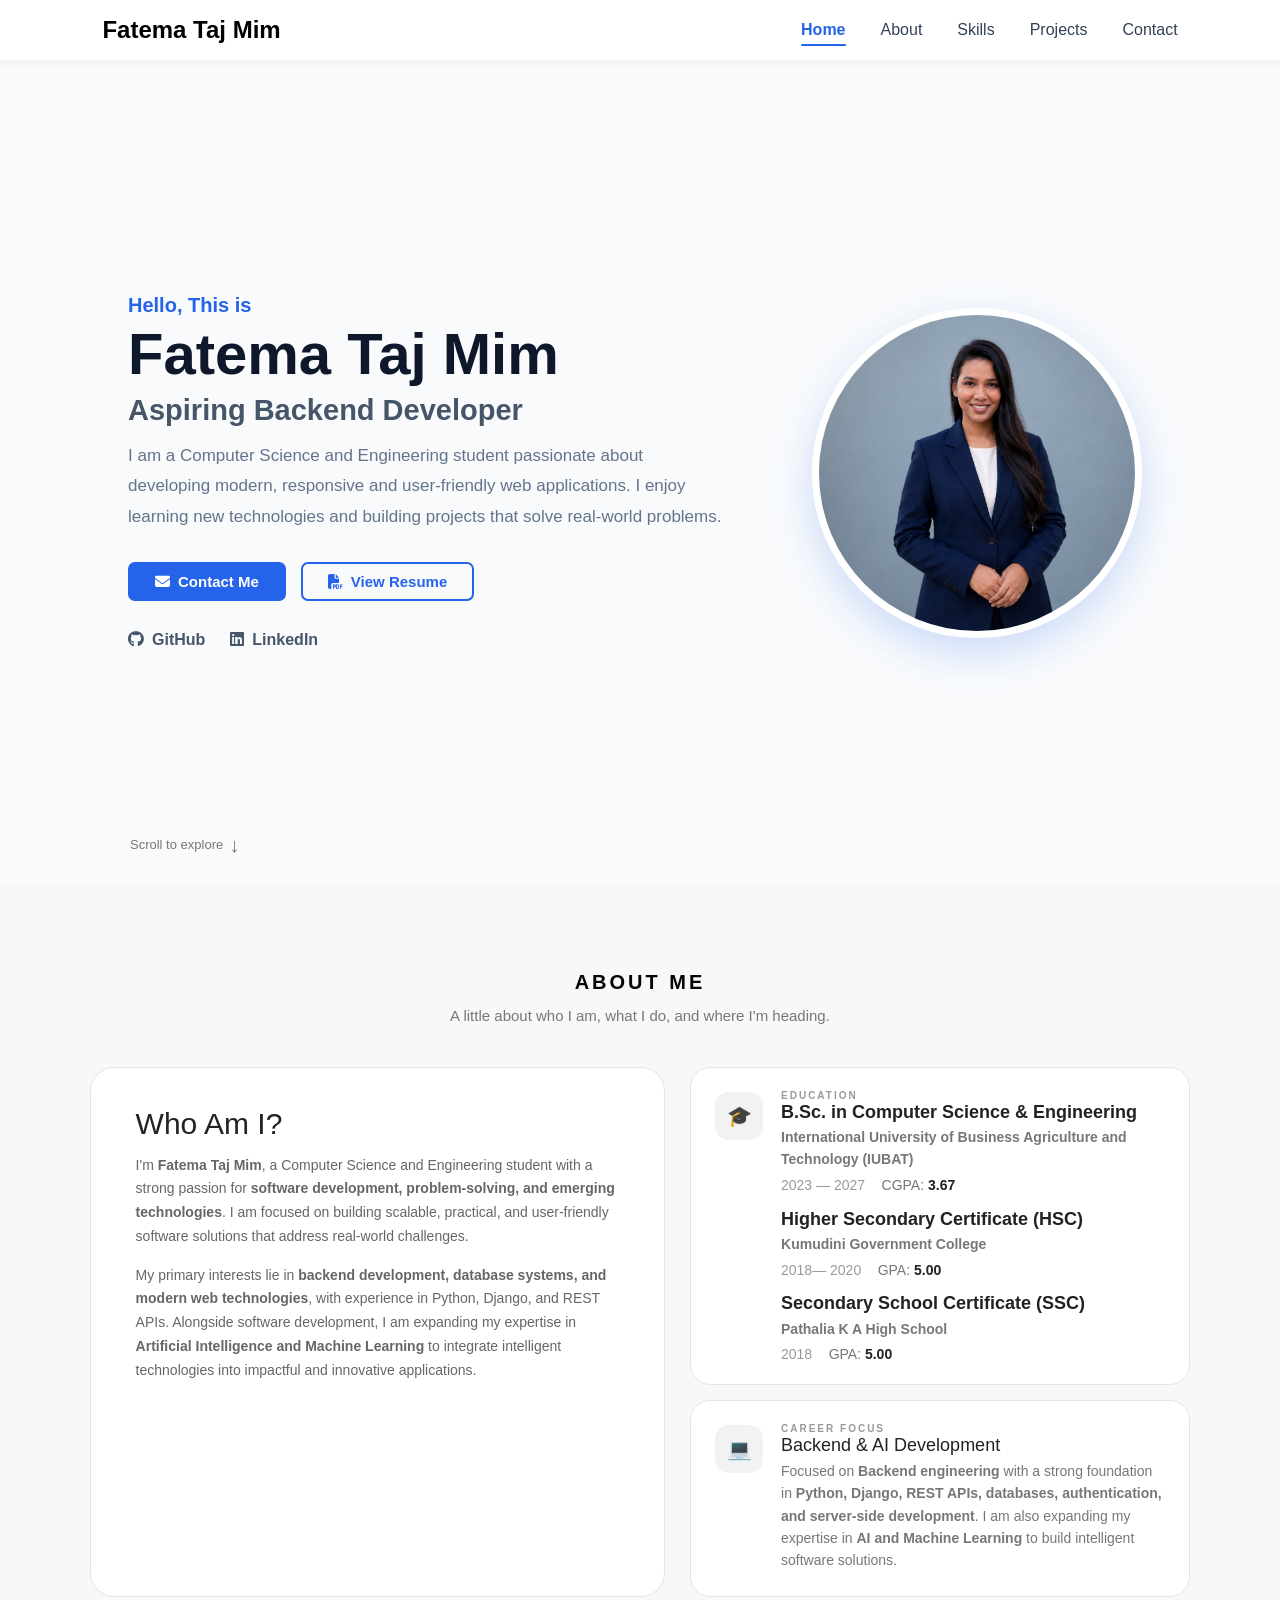
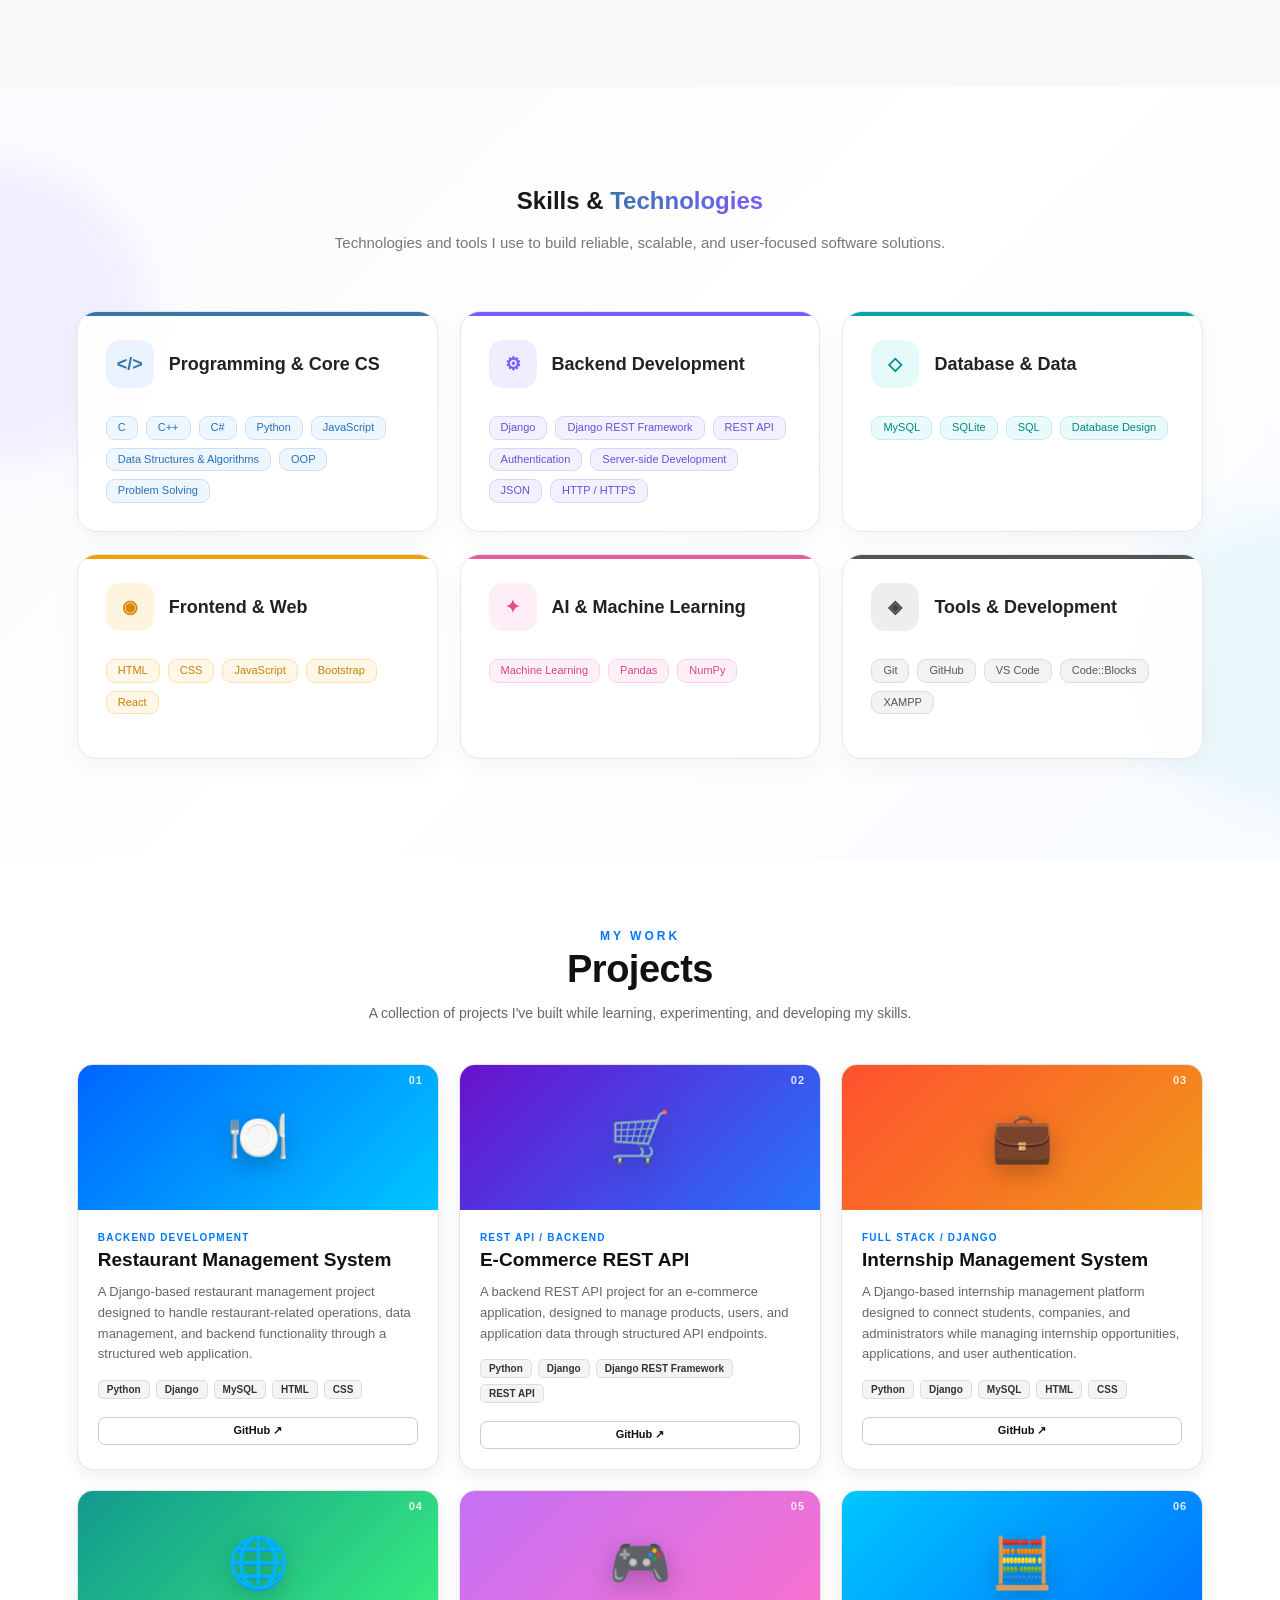
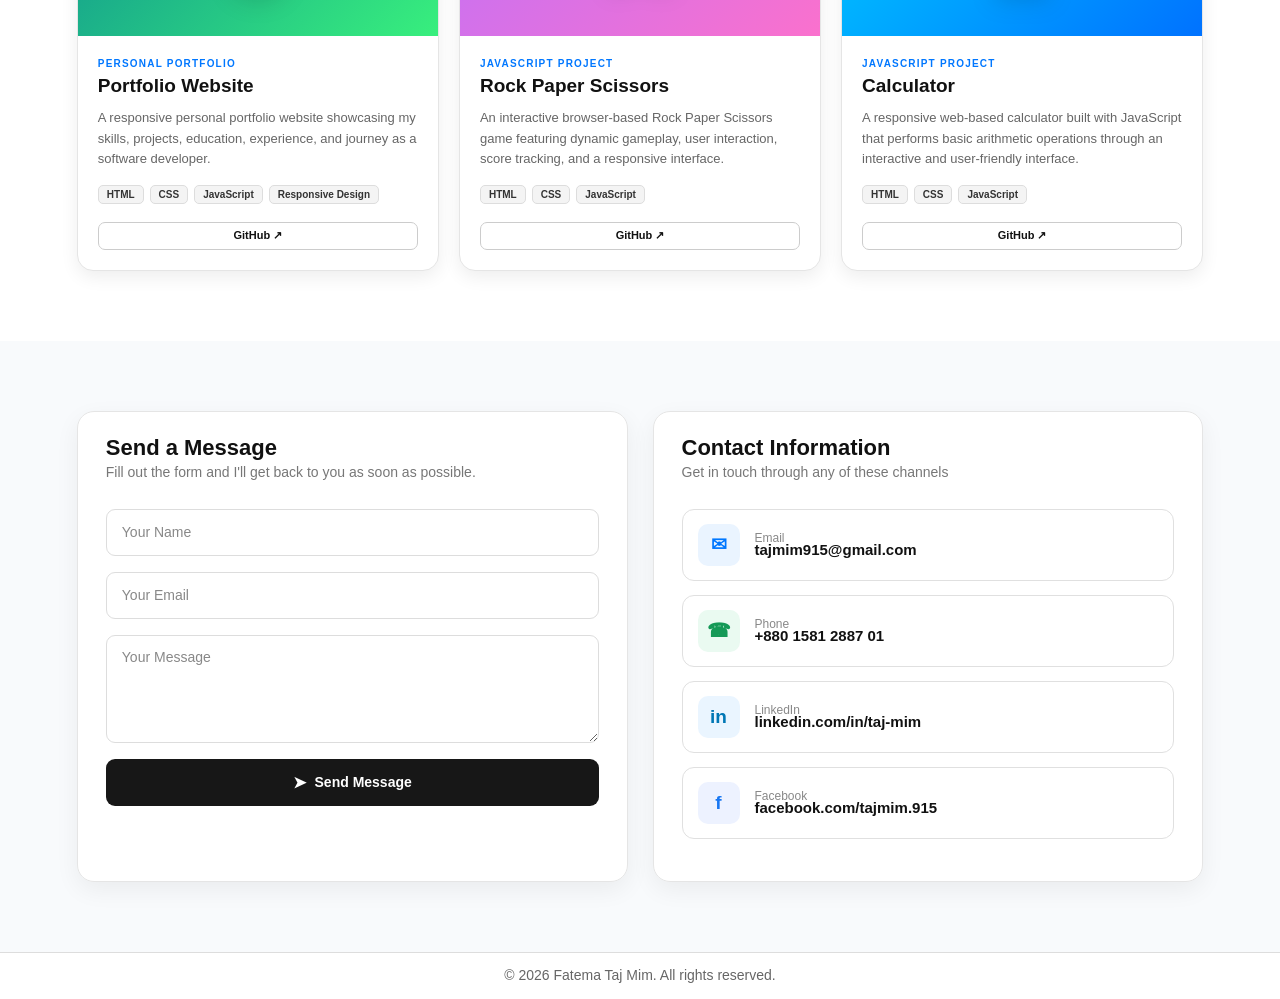
==== index.html @ 39722dac "Rename front page to index.html" ====
<!DOCTYPE html>
<html lang="en">

<head>

    <meta charset="UTF-8">

    <meta name="viewport" content="width=device-width, initial-scale=1.0">

    <title>Fatema Taj Mim | Portfolio</title>

    <!-- CSS -->
    <link rel="stylesheet" href="style.css">

    <link
    rel="stylesheet"
    href="https://cdnjs.cloudflare.com/ajax/libs/font-awesome/6.5.2/css/all.min.css">
    
    <!-- JavaScript -->
    <script src="script.js" defer></script>


</head>

<body>

    <!--  NAVIGATION BAR -->

    <nav class="navbar">

        <div class="logo">
            <a href="#home">Fatema Taj Mim</a>
        </div>

        <ul class="nav-links">
            <li><a href="#home">Home</a></li>
            <li><a href="#about">About</a></li>
            <li><a href="#skills">Skills</a></li>
            <!-- THIS WILL I USE LETTER <li><a href="#experience">Experience</a></li> -->
            <li><a href="#projects">Projects</a></li>
            <li><a href="#contact">Contact</a></li>
        </ul>

    </nav>


    <!--  HERO / HOME SECTION  -->

    <section id="home" class="hero">

        <!-- Left Side -->
        <div class="intro">

            <p class="greeting">
                Hello, This is
            </p>

            <h1>
                Fatema Taj Mim
            </h1>

            <h2>
                Aspiring Backend Developer
            </h2>

            <p class="description">
                I am a Computer Science and Engineering student passionate about
                developing modern, responsive and user-friendly web applications.
                I enjoy learning new technologies and building projects that
                solve real-world problems.
            </p>


            <!-- Buttons -->
            <div class="hero-buttons">

            <!-- Contact Me -->
            <button
                onclick="location.href='#contact'"
                class="btn contact-btn">

                <i class="fa-solid fa-envelope"></i>
                Contact Me

            </button>


            <!-- View Resume -->
            <button
                onclick="window.open('image/Resume-Fatematajmim.pdf', '_blank')"
                class="btn resume-btn">

                <i class="fa-solid fa-file-pdf"></i>
                View Resume

            </button>

        </div>


        <!-- Social Links -->

        <div class="social-links">

            <!-- GitHub -->
            <a
                href="https://github.com/Taj-mim"
                target="_blank"
                rel="noopener noreferrer">

                <i class="fa-brands fa-github"></i>
                GitHub

            </a>


            <!-- LinkedIn -->
            <a
                href="https://www.linkedin.com/in/taj-mim/"
                target="_blank"
                rel="noopener noreferrer">

                <i class="fa-brands fa-linkedin"></i>
                LinkedIn

            </a>
           
        </div>
        <a href="#about" class="scroll-explore">
            <span>Scroll to explore</span>
            <span class="arrow">↓</span>
        </a>
    </div>

        <!-- Right Side / Profile Picture -->
        <div class="image">

            <img
                src="image/formal picture.jpeg"
                alt="Fatema Taj Mim Profile Picture">

        </div>

    </section>


    <!-- ABOUT SECTION  -->

    <section id="about" class="about-section">

        <div class="about-container">

            <!-- Section Heading -->
            <div class="section-heading">
                <span class="section-tag">ABOUT ME</span>
                <p>
                    A little about who I am, what I do, and where I'm heading.
                </p>
            </div>

            <!-- About Content -->
            <div class="about-content">

                <!-- Left Side -->
                <div class="about-intro">

                    <div class="about-card main-card">
                        

                        <h3>Who Am I?</h3>

                        <p>
                            I'm <strong>Fatema Taj Mim</strong>, a Computer Science and Engineering
                            student with a strong passion for <strong>software development,
                            problem-solving, and emerging technologies</strong>. I am focused on
                            building scalable, practical, and user-friendly software solutions
                            that address real-world challenges.
                        </p>

                        <p>
                            My primary interests lie in <strong>backend development, database
                            systems, and modern web technologies</strong>, with experience in
                            Python, Django, and REST APIs. Alongside software development, I am
                            expanding my expertise in <strong>Artificial Intelligence and Machine
                            Learning</strong> to integrate intelligent technologies into impactful
                            and innovative applications.
                        </p>

                       
                    </div>

                </div>


                <!-- Right Side -->
                <div class="about-details">

                    <!-- Education -->
<div class="detail-card">
    <div class="detail-icon">🎓</div>

    <div>
        <span class="detail-label">EDUCATION</span>

        <!-- University -->
        <h3>
           <b>B.Sc. in Computer Science & Engineering</b> 
        </h3>

        <p>
           <b>International University of Business Agriculture
            and Technology (IUBAT)</b>
        </p>

        <span class="detail-year">
            2023 — 2027
        </span>

        <span class="CGPA">
            CGPA: <strong>3.67</strong>
        </span>


        <!-- College -->
        <h3 class="education-subtitle">
            <b>Higher Secondary Certificate (HSC)</b>
        </h3>

        <p>
            <b>Kumudini Government College</b>
        </p>

        <span class="detail-year">
            2018— 2020
        </span>
        <span class="CGPA">
            GPA: <strong>5.00</strong>
        </span>


        <!-- School -->
        <h3 class="education-subtitle">
            <b>Secondary School Certificate (SSC)</b>
        </h3>

        <p>
            <b>Pathalia K A High School</b>
        </p>

        <span class="detail-year">
            2018
        </span>
        <span class="CGPA">
            GPA: <strong>5.00</strong>
        </span>

    </div>
</div>


                    <!-- Career -->
                    <div class="detail-card">
                        <div class="detail-icon">💻</div>

                        <div>
                            <span class="detail-label">CAREER FOCUS</span>

                            <h3>Backend & AI Development</h3>

                           <p>
                                Focused on <strong>Backend engineering</strong> with a strong foundation
                                in <strong>Python, Django, REST APIs, databases, authentication, and
                                server-side development</strong>. I am also expanding my expertise in
                                <strong>AI and Machine Learning</strong> to build intelligent software
                                solutions.
                            </p>
                        </div>
                    </div>
                </div>

            </div>

        </div>

    </section>


    <!--  SKILLS SECTION  -->

    <section id="skills" class="skills-section">

        <div class="skills-container">

            <!-- Heading -->
            <div class="skills-heading">
                <h2>
                    Skills & <span>Technologies</span>
                </h2>

                <p>
                    Technologies and tools I use to build reliable,
                    scalable, and user-focused software solutions.
                </p>

            </div>


            <!-- Skills Grid -->
            <div class="skills-grid">

    <!-- 1. Programming & Core CS -->
    <div class="skill-card programming-card">

        <div class="skill-card-header">

            <div class="skill-icon">
                &lt;/&gt;
            </div>

            <div>
                <h3>Programming & Core CS</h3>
            </div>

        </div>

        <div class="skill-tags">
            <span>C</span>
            <span>C++</span>
            <span>C#</span>
            <span>Python</span>
            <span>JavaScript</span>
            <span>Data Structures & Algorithms</span>
            <span>OOP</span>
            <span>Problem Solving</span>
        </div>

    </div>


    <!-- 2. Backend Development -->
    <div class="skill-card backend-card">

        <div class="skill-card-header">

            <div class="skill-icon">
                ⚙
            </div>

            <div>
                <h3>Backend Development</h3>
            </div>

        </div>

        <div class="skill-tags">
            <span>Django</span>
            <span>Django REST Framework</span>
            <span>REST API</span>
            <span>Authentication</span>
            <span>Server-side Development</span>
            <span>JSON</span>
            <span>HTTP / HTTPS</span>
        </div>

    </div>


    <!-- 3. Database & Data -->
    <div class="skill-card database-card">

        <div class="skill-card-header">

            <div class="skill-icon">
                ◇
            </div>

            <div>
                <h3>Database & Data</h3>
            </div>

        </div>

        <div class="skill-tags">
            <span>MySQL</span>
            <span>SQLite</span>
            <span>SQL</span>
            <span>Database Design</span>
            
        </div>

    </div>


    <!-- 4. Frontend & Web -->
    <div class="skill-card frontend-card">

        <div class="skill-card-header">

            <div class="skill-icon">
                ◉
            </div>

            <div>
                <h3>Frontend & Web</h3>
            </div>

        </div>

        <div class="skill-tags">
            <span>HTML</span>
            <span>CSS</span>
            <span>JavaScript</span>
            <span>Bootstrap</span>
            <span>React</span>
        </div>

    </div>


    <!-- 5. AI & Machine Learning -->
    <div class="skill-card ai-card">

        <div class="skill-card-header">

            <div class="skill-icon">
                ✦
            </div>

            <div>
                <h3>AI & Machine Learning</h3>
            </div>

        </div>

        <div class="skill-tags">
            <span>Machine Learning</span>
            <span>Pandas</span>
            <span>NumPy</span>
            <!-- <span>Deep Learning</span>
            <span>Computer Vision</span>
            <span>PyTorch</span> -->
            
        </div>

    </div>


    <!-- 6. Tools & Development -->
    <div class="skill-card tools-card">

        <div class="skill-card-header">

            <div class="skill-icon">
                ◈
            </div>

            <div>
                <h3>Tools & Development</h3>
            </div>

        </div>

        <div class="skill-tags">
            <span>Git</span>
            <span>GitHub</span>
            <span>VS Code</span>
            <span>Code::Blocks</span>
            <span>XAMPP</span>
        </div>

    </div>

</div>

        </div>

    </section>


    <!--  EXPERIENCE SECTION 

    <section id="experience" class="content-section">

        <h2>Experience</h2>

        <p>
            My experience and professional activities.
        </p>

    </section> -->


    <!-- PROJECTS SECTION  -->

    <!-- ================= PROJECTS SECTION ================= -->

<section class="projects-section" id="projects">

    <div class="section-heading">

        <span class="section-tag">MY WORK</span>

        <h2>Projects</h2>

        <p>
            A collection of projects I've built while learning,
            experimenting, and developing my skills.
        </p>

    </div>


    <div class="projects-grid">


        <!-- Project 1 -->
    <div class="project-card">

        <div class="project-image project-blue">

            <div class="project-icon">
                🍽️
            </div>

            <span class="project-number">01</span>

        </div>


        <div class="project-content">

            <span class="project-category">
                Backend Development
            </span>

            <h3>Restaurant Management System</h3>

            <p>
                A Django-based restaurant management project designed to
                handle restaurant-related operations, data management,
                and backend functionality through a structured web application.
            </p>


            <div class="project-tech">

                <span>Python</span>
                <span>Django</span>
                <span>MySQL</span>
                <span>HTML</span>
                <span>CSS</span>

            </div>


        <div class="project-links">

            <a href="https://github.com/Taj-mim/restaurent-djangoProject"
               target="_blank"
               rel="noopener noreferrer"
               class="project-btn github-btn">
                GitHub ↗
            </a>

        </div>

    </div>

</div>



<!-- Project 2 -->
<div class="project-card">

    <div class="project-image project-purple">

        <div class="project-icon">
            🛒
        </div>

        <span class="project-number">02</span>

    </div>


    <div class="project-content">

        <span class="project-category">
            REST API / Backend
        </span>

        <h3>E-Commerce REST API</h3>

        <p>
            A backend REST API project for an e-commerce application,
            designed to manage products, users, and application data
            through structured API endpoints.
        </p>


        <div class="project-tech">

            <span>Python</span>
            <span>Django</span>
            <span>Django REST Framework</span>
            <span>REST API</span>

        </div>


        <div class="project-links">

            <a href="https://github.com/Taj-mim/ecommerce-rest-api"
               target="_blank"
               rel="noopener noreferrer"
               class="project-btn github-btn">
                GitHub ↗
            </a>

        </div>

    </div>

</div>



<!-- Project 3 -->
<div class="project-card">

    <div class="project-image project-orange">

        <div class="project-icon">
            💼
        </div>

        <span class="project-number">03</span>

    </div>


    <div class="project-content">

        <span class="project-category">
            Full Stack / Django
        </span>

        <h3>Internship Management System</h3>

        <p>
            A Django-based internship management platform designed
            to connect students, companies, and administrators while
            managing internship opportunities, applications, and
            user authentication.
        </p>


        <div class="project-tech">

            <span>Python</span>
            <span>Django</span>
            <span>MySQL</span>
            <span>HTML</span>
            <span>CSS</span>

        </div>


        <div class="project-links">

            <a href="https://github.com/Taj-mim/Internship_management_System"
               target="_blank"
               rel="noopener noreferrer"
               class="project-btn github-btn">
                GitHub ↗
            </a>

        </div>

    </div>

</div>



<!-- Project 4 -->
<div class="project-card">

    <div class="project-image project-green">

        <div class="project-icon">
            🌐
        </div>

        <span class="project-number">04</span>

    </div>


    <div class="project-content">

        <span class="project-category">
            Personal Portfolio
        </span>

        <h3>Portfolio Website</h3>

        <p>
            A responsive personal portfolio website showcasing my
            skills, projects, education, experience, and journey
            as a software developer.
        </p>


        <div class="project-tech">

            <span>HTML</span>
            <span>CSS</span>
            <span>JavaScript</span>
            <span>Responsive Design</span>

        </div>


        <div class="project-links">

            <a href="https://github.com/Taj-mim/Portfolio-Fatema-Taj-Mim_"
               target="_blank"
               rel="noopener noreferrer"
               class="project-btn github-btn">
                GitHub ↗
            </a>

        </div>

    </div>

</div>



<!-- Project 5 -->
<div class="project-card">

    <div class="project-image project-pink">

        <div class="project-icon">
            🎮
        </div>

        <span class="project-number">05</span>

    </div>


    <div class="project-content">

        <span class="project-category">
            JavaScript Project
        </span>

        <h3>Rock Paper Scissors</h3>

        <p>
            An interactive browser-based Rock Paper Scissors game
            featuring dynamic gameplay, user interaction, score
            tracking, and a responsive interface.
        </p>


        <div class="project-tech">

            <span>HTML</span>
            <span>CSS</span>
            <span>JavaScript</span>

        </div>


        <div class="project-links">

            <a href="https://github.com/Taj-mim/Rock-paper-scissors-"
               target="_blank"
               rel="noopener noreferrer"
               class="project-btn github-btn">
                GitHub ↗
            </a>

        </div>

    </div>

</div>



<!-- Project 6 -->
<div class="project-card">

    <div class="project-image project-cyan">

        <div class="project-icon">
            🧮
        </div>

        <span class="project-number">06</span>

    </div>


    <div class="project-content">

        <span class="project-category">
            JavaScript Project
        </span>

        <h3>Calculator</h3>

        <p>
            A responsive web-based calculator built with JavaScript
            that performs basic arithmetic operations through an
            interactive and user-friendly interface.
        </p>


        <div class="project-tech">

            <span>HTML</span>
            <span>CSS</span>
            <span>JavaScript</span>

        </div>


        <div class="project-links">

            <a href="https://github.com/Taj-mim/Calculator"
               target="_blank"
               rel="noopener noreferrer"
               class="project-btn github-btn">
                GitHub ↗
            </a>

        </div>

    </div>

</div>

    </div>

</section>

    <!--  CONTACT SECTION  -->

<section class="contact-section" id="contact">

    <div class="contact-wrapper">

        <!-- LEFT: SEND MESSAGE -->
        <div class="contact-card message-card">

            <h2>Send a Message</h2>

            <p class="contact-subtitle">
                Fill out the form and I'll get back to you as soon as possible.
            </p>

           <form  class="contact-form" 
                  action="https://formsubmit.co/tajmim915@gmail.com"
                    method="POST">

                <input
                    type="text"
                    name="name"
                    placeholder="Your Name"
                    required
                >

                <input
                    type="email"
                    name="email"
                    placeholder="Your Email"
                    required
                >

                <textarea
                    name="message"
                    placeholder="Your Message"
                    rows="5"
                    required
                ></textarea>

                <input
                    type="hidden"
                    name="_subject"
                    value="New Portfolio Contact Message"
                >

                <input
                    type="hidden"
                    name="_captcha"
                    value="true"
                >


                <button type="submit" class="send-message-btn">
                    <span class="send-icon">➤</span>
                    Send Message
                </button>

            </form>

        </div>


        <!-- RIGHT: CONTACT INFORMATION -->
        <div class="contact-card information-card">

            <h2>Contact Information</h2>

            <p class="contact-subtitle">
                Get in touch through any of these channels
            </p>


            <!-- Email -->
            <a
                href="mailto:tajmim915@gmail.com"
                class="contact-info-item"
            >

                <div class="info-icon email-icon">
                    ✉
                </div>

                <div class="info-text">
                    <span>Email</span>
                    <strong>tajmim915@gmail.com</strong>
                </div>

            </a>


            <!-- Phone -->
            <a
                href="tel:+8801581288701"
                class="contact-info-item"
            >

                <div class="info-icon phone-icon">
                    ☎
                </div>

                <div class="info-text">
                    <span>Phone</span>
                    <strong>+880 1581 2887 01</strong>
                </div>

            </a>


           <!-- LinkedIn -->
            <a href="https://www.linkedin.com/in/taj-mim"
            target="_blank"
            rel="noopener noreferrer"
            class="contact-info-item">

                <div class="info-icon linkedin-icon">
                    in
                </div>

                <div class="info-text">
                    <span>LinkedIn</span>
                    <strong>linkedin.com/in/taj-mim</strong>
                </div>

            </a>


            <!-- Facebook -->
            <a href="https://www.facebook.com/tajmim.915"
            target="_blank"
            rel="noopener noreferrer"
            class="contact-info-item">

                <div class="info-icon facebook-icon">
                    f
                </div>

                <div class="info-text">
                    <span>Facebook</span>
                    <strong>facebook.com/tajmim.915</strong>
                </div>

            </a>

        </div>


</section>
<!-- ================= FINAL MESSAGE ================= -->



<!-- ================= FOOTER ================= -->

<footer class="footer">

    <p>
        © 2026 Fatema Taj Mim. All rights reserved.
    </p>

</footer>

</body>

</html>
---- style.css ----
/* General Settings */

* {
    margin: 0;
    padding: 0;
    box-sizing: border-box;
}

html {
    scroll-behavior: smooth;
}

body {
    font-family: Arial, Helvetica, sans-serif;
    background-color: #f8fafc;
    color: #1e293b;
    line-height: 0.7;
}

/*Navigation Bar*/

.navbar {
    width: 100%;
    min-height: 60px;
    padding: 0 8%;

    display: flex;
    justify-content: space-between;
    align-items: center;

    background-color: #ffffff;
    box-shadow: 0 2px 10px rgba(0, 0, 0, 0.06);
    position: sticky;
    top: 0;

    z-index: 1000;
}


/* Logo */

.logo a {
    text-decoration: none;

    color: #000000;

    font-size: 24px;
    font-weight: 700;

    display: inline-block;

    transition: all 0.3s ease;
}

.logo a:hover {
    color: #000000;

    transform: translateY(-3px);

    text-shadow: 0 4px 10px rgba(0, 0, 0, 0.15);
}

.logo a:active {
    transform: translateY(-1px) scale(0.97);
}

/* Navigation Links */

.nav-links {
    display: flex;

    align-items: center;

    gap: 35px;

    list-style: none;
}

.nav-links a {
    position: relative;

    text-decoration: none;

    color: #334155;

    font-size: 16px;
    font-weight: 500;

    padding: 5px 0;

    display: inline-block;

    transition: all 0.3s ease;
}

/* Active Navigation Link */

.nav-links a.active {
    color: #000000;
    font-weight: 700;
}

.nav-links a.active::after {
    content: "";

    position: absolute;

    left: 0;
    bottom: -5px;

    width: 100%;
    height: 2px;

    background-color: #000000;

    border-radius: 5px;
}

/* Hover / Pop Up */

.nav-links a:hover {
    color: #2563eb;

    transform: translateY(-3px);
}

/* Click Effect */

.nav-links a:active {
    transform: translateY(-1px) scale(0.96);
}
/* Hover */

.nav-links a:hover {
    color: #2563eb;
}


/* Active Link */

.nav-links a.active {
    color: #2563eb;
}

/* Active Link Underline */

.nav-links a.active::after {
    content: "";

    position: absolute;

    left: 0;
    bottom: -5px;

    width: 100%;
    height: 2px;

    background-color: #2563eb;

    border-radius: 5px;
}


/* Hero Section */

.hero {
    position: relative;
    min-height: calc(100vh - 75px);

    padding: 80px 10%;

    display: flex;

    align-items: center;

    justify-content: space-between;

    gap: 70px;
}
/* Scroll to Explore */
.scroll-explore {
    position: absolute;
    bottom: 30px;
    left: 130px;

    display: flex;
    align-items: center;
    gap: 6px;

    font-size: 13px;
    color: #777;
    font-weight: 400;

    text-decoration: none;
    cursor: pointer;
    z-index: 10;
}

.scroll-explore .arrow {
    font-size: 20px;
    line-height: 1;
    animation: scrollDown 1.5s ease-in-out infinite;
}

@keyframes scrollDown {
    0%, 100% {
        transform: translateY(0);
    }

    50% {
        transform: translateY(6px);
    }
}

/* Introduction */

.intro {
    flex: 1;

    max-width: 650px;
}


/* Greeting */

.greeting {
    color: #2563eb;

    font-size: 20px;

    font-weight: 600;

    margin-bottom: 10px;
}


/* Name */

.intro h1 {
    font-size: 58px;

    font-weight: 700;

    line-height: 1.1;

    color: #0f172a;

    margin-bottom: 15px;
}


/* Job Title */

.intro h2 {
    font-size: 29px;

    font-weight: 600;

    color: #475569;

    margin-bottom: 20px;
}


/* Description */

.description {
    max-width: 600px;

    font-size: 17px;

    color: #64748b;

    line-height: 1.8;

    margin-bottom: 30px;
}


/* Buttons */

.hero-buttons {
    display: flex;

    gap: 15px;

    margin-top: 10px;
}

.btn {
    padding: 9px 25px;

    border-radius: 7px;

    font-size: 15px;

    font-weight: 600;

    cursor: pointer;

    transition: all 0.3s ease;
}


/* Contact Button */

.contact-btn {
    background-color: #2563eb;

    color: white;

    border: 2px solid #2563eb;
}

.contact-btn:hover {
    background-color: #1d4ed8;

    border-color: #1d4ed8;

    transform: translateY(-3px);

    box-shadow: 0 8px 20px rgba(37, 99, 235, 0.25);
}


/* Resume Button */

.resume-btn {
    background-color: transparent;

    color: #2563eb;

    border: 2px solid #2563eb;
}

.resume-btn:hover {
    background-color: #2563eb;

    color: white;

    transform: translateY(-3px);
}


/* Social Links */

.social-links {
    display: flex;

    gap: 25px;

    margin-top: 30px;
}

.social-links a {
    text-decoration: none;

    color: #475569;

    font-size: 16px;

    font-weight: 600;

    transition: all 0.3s ease;
}

.social-links a:hover {
    color: #2563eb;

    transform: translateY(-2px);
}
.btn,
.social-links a {
    display: inline-flex;
    align-items: center;
    justify-content: center;
    gap: 8px;
}

/* Profile Image */

.image {
    flex: 0 0 350px;

    display: flex;

    justify-content: center;

    align-items: center;
}


.image img {
    width: 330px;
    height: 330px;

    object-fit: cover;

    border-radius: 50%;

    border: 7px solid #ffffff;

    box-shadow:
        0 15px 40px rgba(37, 99, 235, 0.20);

    transition: transform 0.4s ease,
                box-shadow 0.4s ease;
}
/* ================= ABOUT SECTION ================= */

.about-section {
    position: relative;
    padding: 90px 7%;
    background: #f8f8f8;
    overflow: hidden;
}

.about-container {
    max-width: 1250px;
    margin: 0 auto;
}


/* ================= HEADING ================= */

.section-heading {
    text-align: center;
    margin-bottom: 45px;
}

.section-tag {
    display: inline-block;
    margin-bottom: 10px;

    font-size: 20px;
    letter-spacing: 3px;
    font-weight: 600;
    color: #060606;
    font-family: "Space Grotesk", sans-serif;
}

.section-heading h2 {
    margin: 0;

    /* Medium size */
    font-size: clamp(32px, 4vw, 48px);
    line-height: 1.15;

    font-weight: 500;
    color: #222;
}

.section-heading h2 span {
    color: #777;
}

.section-heading p {
    margin-top: 12px;

    font-size: 15px;
    color: #777;
}


/* ================= MAIN CONTENT ================= */

.about-content {
    display: grid;
    grid-template-columns: 1.15fr 1fr;
    gap: 25px;
    align-items: stretch;
}


/* ================= MAIN ABOUT CARD ================= */

.about-card {
    position: relative;
    height: 100%;
    padding: 45px;

    background: #fff;
    border: 1px solid #e5e5e5;
    border-radius: 24px;

    transition:
        transform 0.4s ease,
        box-shadow 0.4s ease;
}

.about-card:hover {
    transform: translateY(-6px);

    box-shadow:
        0 20px 50px rgba(0, 0, 0, 0.08);
}

.about-card h3 {
    margin-bottom: 20px;

    font-size: 30px;
    font-weight: 500;
    color: #222;
}

.about-card p {
    margin-bottom: 15px;

    font-size: 14px;
    line-height: 1.7;
    color: #666;
}
.CGPA {
    display: block;
    margin-top: 10px;
    font-size: 14px;
    color: #777;
}

.CGPA strong {
    color: #222;
    font-weight: 600;
}
.education-subtitle {
    margin-top: 22px;
    margin-bottom: 6px;
    font-size: 18px;
}

.detail-card p {
    margin-bottom: 8px;
}

.detail-year {
    display: inline-block;
    margin-right: 12px;
}

.CGPA {
    display: inline-block;
}

/* ================= DETAIL CARDS ================= */

.about-details {
    display: flex;
    flex-direction: column;
    gap: 15px;
}

.detail-card {
    display: flex;
    gap: 18px;

    padding: 24px;

    background: #fff;
    border: 1px solid #e5e5e5;
    border-radius: 20px;

    transition:
        transform 0.3s ease,
        border-color 0.3s ease,
        box-shadow 0.3s ease;
}

.detail-card:hover {
    transform: translateX(6px);

    border-color: #ccc;

    box-shadow:
        0 12px 30px rgba(0, 0, 0, 0.06);
}

/* ================= ICON ================= */

.detail-icon {
    min-width: 48px;
    height: 48px;

    display: flex;
    align-items: center;
    justify-content: center;

    background: #f2f2f2;
    border-radius: 14px;

    font-size: 20px;
}


/* ================= DETAIL TEXT ================= */

.detail-label {
    display: block;

    margin-bottom: 7px;

    font-size: 10px;
    letter-spacing: 2px;
    font-weight: 600;

    color: #999;
}

.detail-card h3 {
    margin-bottom: 8px;

    font-size: 18px;
    font-weight: 500;

    color: #222;
}

.detail-card p {
    margin: 0;

    font-size: 14px;
    line-height: 1.6;

    color: #777;
}

.detail-year {
    display: inline-block;

    margin-top: 10px;

    font-size: 14px;
    color: #999;
}

/* ================= SKILLS SECTION ================= */

.skills-section {
    position: relative;

    padding: 100px 6%;

    background:
        linear-gradient(
            135deg,
            #fafaff 0%,
            #ffffff 50%,
            #f8fbff 100%
        );

    overflow: hidden;
}


/* Subtle background decoration */

.skills-section::before {
    content: "";

    position: absolute;

    width: 300px;
    height: 300px;

    top: 80px;
    left: -150px;

    background: rgba(120, 90, 255, 0.07);

    border-radius: 50%;

    filter: blur(20px);
}

.skills-section::after {
    content: "";

    position: absolute;

    width: 300px;
    height: 300px;

    right: -150px;
    bottom: 50px;

    background: rgba(0, 180, 200, 0.06);

    border-radius: 50%;

    filter: blur(20px);
}


.skills-container {
    position: relative;

    max-width: 1250px;

    margin: 0 auto;

    z-index: 1;
}


/* ================= HEADING ================= */

.skills-heading {
    text-align: center;

    margin-bottom: 55px;
}


.skills-heading h2 {
    margin: 0;

    font: size 20px;

    line-height: 1.15;

    font-weight: 600;

    color: #181818;
}


.skills-heading h2 span {
    background: linear-gradient(
        90deg,
        #3776ab,
        #7c5cff
    );

    -webkit-background-clip: text;
    background-clip: text;
    -webkit-text-fill-color: transparent;
}


.skills-heading p {
    max-width: 650px;

    margin: 16px auto 0;

    font-size: 15px;

    line-height: 1.7;

    color: #777;
}


/* ================= SKILLS GRID ================= */

.skills-grid {

    display: grid;

    grid-template-columns:
        repeat(3, 1fr);

    gap: 22px;
}


/* ================= SKILL CARD ================= */

.skill-card {

    position: relative;

    padding: 28px;

    min-height: 205px;

    background: rgba(255, 255, 255, 0.9);

    border: 1px solid #e7e7e7;

    border-radius: 20px;

    box-shadow:
        0 8px 25px rgba(0, 0, 0, 0.04);

    overflow: hidden;

    transition:
        transform 0.35s ease,
        box-shadow 0.35s ease,
        border-color 0.35s ease;
}


.skill-card:hover {

    transform: translateY(-7px);

    box-shadow:
        0 18px 40px rgba(0, 0, 0, 0.09);

    border-color: #d8d8d8;
}


/* ================= COLOR LINE ================= */

.skill-card::before {

    content: "";

    position: absolute;

    top: 0;
    left: 0;

    width: 100%;

    height: 4px;
}


.programming-card::before {
    background: #3776ab;
}

.backend-card::before {
    background: #7c5cff;
}

.database-card::before {
    background: #00a6a6;
}

.frontend-card::before {
    background: #f0a000;
}

.ai-card::before {
    background: #e95d9f;
}

.tools-card::before {
    background: #555;
}


/* ================= CARD HEADER ================= */

.skill-card-header {

    display: flex;

    align-items: center;

    gap: 15px;

    margin-bottom: 28px;
}


.skill-icon {

    width: 48px;
    height: 48px;

    flex-shrink: 0;

    display: flex;

    align-items: center;
    justify-content: center;

    border-radius: 14px;

    font-size: 18px;

    font-weight: 600;

    background: #f1f1f1;

    color: #333;

    transition:
        transform 0.3s ease,
        border-radius 0.3s ease;
}


.skill-card:hover .skill-icon {

    transform: rotate(-5deg) scale(1.08);

    border-radius: 17px;
}


/* Icon backgrounds */

.programming-card .skill-icon {
    background: #eaf3ff;
    color: #3776ab;
}

.backend-card .skill-icon {
    background: #f0edff;
    color: #7c5cff;
}

.database-card .skill-icon {
    background: #e7fafa;
    color: #008f8f;
}

.frontend-card .skill-icon {
    background: #fff5df;
    color: #d88900;
}

.ai-card .skill-icon {
    background: #ffedf7;
    color: #df4c94;
}

.tools-card .skill-icon {
    background: #eeeeee;
    color: #444;
}


/* ================= CARD TITLE ================= */



.skill-card h3 {

    margin: 0;

    font-size: 18px;

    font-weight: 550;

    color: #222;
}


/* ================= SKILL TAGS ================= */

.skill-tags {

    display: flex;

    flex-wrap: wrap;

    gap: 8px;
}


.skill-tags span {

    display: inline-flex;

    align-items: center;

    padding: 7px 11px;

    border-radius: 9px;

    font-size: 11px;

    font-weight: 500;

    background: #f7f7f7;

    border: 1px solid #e4e4e4;

    color: #555;

    transition:
        transform 0.25s ease,
        background 0.25s ease,
        color 0.25s ease,
        border-color 0.25s ease;
}


.skill-tags span:hover {

    transform: translateY(-3px);

    background: #222;

    border-color: #222;

    color: #fff;

    cursor: default;
}


/* ================= CATEGORY TAG COLORS ================= */

/* Programming */

.programming-card .skill-tags span {
    background: #eef6ff;
    border-color: #c8e0ff;
    color: #2670b7;
}


/* Backend */

.backend-card .skill-tags span {
    background: #f3f0ff;
    border-color: #dcd3ff;
    color: #6950d8;
}


/* Database */

.database-card .skill-tags span {
    background: #eafafa;
    border-color: #c6eeee;
    color: #008585;
}


/* Frontend */

.frontend-card .skill-tags span {
    background: #fff7e8;
    border-color: #ffe1a8;
    color: #c98200;
}


/* AI */

.ai-card .skill-tags span {
    background: #fff0f8;
    border-color: #ffd1e8;
    color: #d54488;
}


/* Tools */

.tools-card .skill-tags span {
    background: #f3f3f3;
    border-color: #ddd;
    color: #555;
}


/* ================= HOVER TAG ================= */

.skill-tags span:hover {

    background: #222 !important;

    border-color: #222 !important;

    color: #fff !important;
}
/* ================= PROJECTS SECTION ================= */

.projects-section {
    padding: 70px 6%;
    background: #ffffff;
    color: #111111;
}


/* ---------- SECTION HEADING ---------- */

.projects-section .section-heading {
    text-align: center;
    margin-bottom: 40px;
}

.projects-section .section-tag {
    display: inline-block;
    margin-bottom: 8px;
    font-size: 12px;
    font-weight: 700;
    letter-spacing: 3px;
    color: #0077ff;
}

.projects-section .section-heading h2 {
    margin: 0;
    font-size: 38px;
    font-weight: 800;
    letter-spacing: -0.5px;
    color: #111111;
}

.projects-section .section-heading p {
    max-width: 580px;
    margin: 10px auto 0;
    color: #666666;
    font-size: 14px;
    line-height: 1.6;
}


/* ---------- PROJECT GRID ---------- */

.projects-grid {
    display: grid;
    grid-template-columns: repeat(3, 1fr);
    gap: 20px;
    max-width: 1150px;
    margin: 0 auto;
}


/* ---------- PROJECT CARD ---------- */

.project-card {
    background: #ffffff;
    border: 1px solid #e5e5e5;
    border-radius: 16px;
    overflow: hidden;
    transition: 0.3s ease;
    position: relative;
    box-shadow: 0 6px 18px rgba(0, 0, 0, 0.07);
}

.project-card:hover {
    transform: translateY(-6px);
    border-color: #cccccc;
    box-shadow: 0 15px 30px rgba(0, 0, 0, 0.12);
}


/* ---------- PROJECT IMAGE ---------- */

.project-image {
    height: 145px;
    display: flex;
    align-items: center;
    justify-content: center;
    position: relative;
    overflow: hidden;
}


/* ---------- COLORFUL BACKGROUNDS ---------- */

.project-blue {
    background: linear-gradient(135deg, #0066ff, #00c6ff);
}

.project-purple {
    background: linear-gradient(135deg, #6a11cb, #2575fc);
}

.project-orange {
    background: linear-gradient(135deg, #ff512f, #f09819);
}

.project-green {
    background: linear-gradient(135deg, #11998e, #38ef7d);
}

.project-pink {
    background: linear-gradient(135deg, #c471f5, #fa71cd);
}

.project-cyan {
    background: linear-gradient(135deg, #00c6ff, #0072ff);
}


/* ---------- PROJECT ICON ---------- */

.project-icon {
    font-size: 50px;
    filter: drop-shadow(0 7px 12px rgba(0, 0, 0, 0.25));
    transition: 0.3s ease;
}

.project-card:hover .project-icon {
    transform: scale(1.08) rotate(3deg);
}


/* ---------- PROJECT NUMBER ---------- */

.project-number {
    position: absolute;
    top: 12px;
    right: 15px;
    font-size: 11px;
    font-weight: 700;
    color: rgba(255, 255, 255, 0.85);
    letter-spacing: 1px;
}


/* ---------- PROJECT CONTENT ---------- */

.project-content {
    padding: 20px;
}

.project-category {
    display: inline-block;
    margin-bottom: 7px;
    color: #0077ff;
    font-size: 10px;
    font-weight: 700;
    letter-spacing: 1.2px;
    text-transform: uppercase;
}

.project-content h3 {
    margin: 0 0 9px;
    font-size: 19px;
    line-height: 1.3;
    color: #111111;
}

.project-content p {
    margin: 0 0 15px;
    color: #666666;
    font-size: 13px;
    line-height: 1.6;
}


/* ---------- TECHNOLOGY TAGS ---------- */

.project-tech {
    display: flex;
    flex-wrap: wrap;
    gap: 6px;
    margin-bottom: 18px;
}

.project-tech span {
    padding: 5px 8px;
    border-radius: 5px;
    background: #f4f4f4;
    border: 1px solid #dddddd;
    color: #333333;
    font-size: 10px;
    font-weight: 600;
}


/* ---------- PROJECT BUTTONS ---------- */

.project-links {
    display: flex;
    gap: 8px;
}

.project-btn {
    flex: 1;
    padding: 9px 12px;
    border-radius: 7px;
    text-align: center;
    text-decoration: none;
    font-size: 11px;
    font-weight: 700;
    transition: 0.25s ease;
}


/* ---------- LIVE DEMO ---------- */

.primary-btn {
    background: #111111;
    color: #ffffff;
}

.primary-btn:hover {
    background: #0077ff;
    color: #ffffff;
}


/* ---------- GITHUB ---------- */

.github-btn {
    background: transparent;
    color: #111111;
    border: 1px solid #cccccc;
}

.github-btn:hover {
    background: #111111;
    color: #ffffff;
}

/* =========================================================
   CONTACT SECTION
   ========================================================= */

.contact-section {
    padding: 70px 6%;
    background-color: #f8fafc;
    background-image: none;
}


/* =========================================================
   CONTACT WRAPPER
   ========================================================= */

.contact-wrapper {
    max-width: 1150px;
    margin: 0 auto;

    display: grid;
    grid-template-columns: 1fr 1fr;
    gap: 25px;
}


/* =========================================================
   CONTACT CARD
   ========================================================= */

.contact-card {
    background: rgba(255, 255, 255, 0.96);

    border: 1px solid #e5e5e5;
    border-radius: 17px;

    padding: 28px;

    box-shadow:
        0 8px 24px rgba(0, 0, 0, 0.06);

    transition: 0.3s ease;
}

.contact-card:hover {
    transform: translateY(-3px);

    box-shadow:
        0 14px 30px rgba(0, 0, 0, 0.09);
}


/* =========================================================
   HEADINGS
   ========================================================= */

.contact-card h2 {
    margin: 0 0 6px;

    color: #111111;

    font-size: 22px;
    font-weight: 700;
}

.contact-subtitle {
    margin: 0 0 25px;

    color: #777777;

    font-size: 14px;
    line-height: 1.6;
}


/* =========================================================
   CONTACT FORM
   ========================================================= */

.contact-form {
    display: flex;
    flex-direction: column;
    gap: 16px;
}


/* =========================================================
   FORM INPUTS
   ========================================================= */

.contact-form input,
.contact-form textarea {
    width: 100%;
    box-sizing: border-box;

    border: 1px solid #dddddd;
    border-radius: 9px;

    background: #ffffff;

    padding: 13px 15px;

    font-family: inherit;
    font-size: 14px;
    color: #111111;

    outline: none;

    transition: 0.3s ease;
}


/* Input */

.contact-form input {
    height: 47px;
}


/* Textarea */

.contact-form textarea {
    min-height: 100px;
    resize: vertical;
}


/* Placeholder */

.contact-form input::placeholder,
.contact-form textarea::placeholder {
    color: #888888;
}


/* Input focus */

.contact-form input:focus,
.contact-form textarea:focus {
    border-color: #222222;

    box-shadow:
        0 0 0 3px rgba(0, 0, 0, 0.05);
}


/* =========================================================
   SEND BUTTON
   ========================================================= */

.send-message-btn {
    width: 100%;
    height: 47px;

    border: none;
    border-radius: 9px;

    background: #171717;
    color: #ffffff;

    display: flex;
    align-items: center;
    justify-content: center;

    gap: 9px;

    font-family: inherit;
    font-size: 14px;
    font-weight: 600;

    cursor: pointer;

    transition: 0.3s ease;
}

.send-message-btn:hover {
    background: #0077ff;

    transform: translateY(-2px);

    box-shadow:
        0 7px 17px rgba(0, 119, 255, 0.2);
}


/* Send icon */

.send-icon {
    font-size: 16px;

    transition: 0.3s ease;
}

.send-message-btn:hover .send-icon {
    transform: translate(3px, -3px);
}


/* =========================================================
   CONTACT INFORMATION
   ========================================================= */

.information-card {
    display: flex;
    flex-direction: column;
}


/* Information item */

.contact-info-item {
    display: flex;
    align-items: center;

    gap: 15px;

    min-height: 72px;

    padding: 11px 15px;
    margin-bottom: 14px;

    border: 1px solid #e0e0e0;
    border-radius: 12px;

    background: #ffffff;

    text-decoration: none;
    color: #111111;

    transition: 0.3s ease;
}

.contact-info-item:hover {
    transform: translateX(4px);

    border-color: #bdbdbd;

    box-shadow:
        0 6px 16px rgba(0, 0, 0, 0.06);
}


/* =========================================================
   INFORMATION ICON
   ========================================================= */

.info-icon {
    width: 42px;
    height: 42px;

    flex-shrink: 0;

    display: flex;
    align-items: center;
    justify-content: center;

    border-radius: 10px;

    background: #f5f5f5;
    color: #111111;

    font-size: 19px;
    font-weight: 700;

    transition: 0.3s ease;
}


/* =========================================================
   COLORED INFORMATION ICONS
   ========================================================= */

.email-icon {
    background: #eaf4ff;
    color: #0077ff;
}

.phone-icon {
    background: #eafaf1;
    color: #159957;
}

.linkedin-icon {
    background: #eaf5ff;
    color: #0077b5;
}

.facebook-icon {
    background: #edf2ff;
    color: #1877f2;
}


/* =========================================================
   INFORMATION ICON HOVER
   ========================================================= */

.contact-info-item:hover .email-icon {
    background: #0077ff;
    color: #ffffff;
}

.contact-info-item:hover .phone-icon {
    background: #159957;
    color: #ffffff;
}

.contact-info-item:hover .linkedin-icon {
    background: #0077b5;
    color: #ffffff;
}

.contact-info-item:hover .facebook-icon {
    background: #1877f2;
    color: #ffffff;
}


/* =========================================================
   INFORMATION TEXT
   ========================================================= */

.info-text {
    display: flex;
    flex-direction: column;

    gap: 3px;

    min-width: 0;
}

.info-text span {
    color: #888888;
    font-size: 12px;
}

.info-text strong {
    color: #111111;

    font-size: 15px;
    font-weight: 600;

    word-break: break-word;
}




/* =========================================================
   FOOTER
   ========================================================= */

.footer {
    padding: 18px 20px;

    background: #ffffff;

    border-top: 1px solid #dddddd;

    text-align: center;

    color: #666666;

    font-size: 14px;
}

.footer p {
    margin: 0;
}

/* =========================================================
   RESPONSIVE DESIGN
   Tablet → Mobile → Small Mobile
   ========================================================= */


/* =========================================================
   TABLET
   769px — 1100px
   ========================================================= */

@media (max-width: 1100px) {

    /* ---------- GENERAL ---------- */

    .container,
    .about-container,
    .projects-grid,
    .contact-wrapper {
        max-width: 920px;
    }


    /* ---------- NAVIGATION ---------- */

    .navbar {
        padding: 18px 5%;
    }


    /* ---------- HERO ---------- */

    .hero {
        padding: 80px 5%;
    }

    .hero h1 {
        font-size: 52px;
    }

    .hero p {
        font-size: 16px;
        max-width: 650px;
    }


    /* ---------- ABOUT ---------- */

    .about-section {
        padding: 75px 5%;
    }

    .about-content {
        gap: 25px;
    }

    .about-card {
        padding: 28px;
    }

    .detail-card {
        padding: 22px;
    }


    /* ---------- SKILLS ---------- */

    .skills-section {
        padding: 75px 5%;
    }

    .skills-grid {
        grid-template-columns: repeat(2, 1fr);
        gap: 20px;
    }


    /* ---------- PROJECTS ---------- */

    .projects-section {
        padding: 70px 5%;
    }

    .projects-grid {
        grid-template-columns: repeat(2, 1fr);
        gap: 20px;
    }

    .project-image {
        height: 145px;
    }

    .project-content {
        padding: 20px;
    }


    /* ---------- CONTACT ---------- */

    .contact-section {
        padding: 70px 5%;
    }

    .contact-wrapper {
        grid-template-columns: 1fr 1fr;
        gap: 20px;
    }

    .contact-card {
        padding: 25px;
    }

}


/* =========================================================
   MOBILE
   481px — 768px
   ========================================================= */

@media (max-width: 768px) {

    /* ---------- GENERAL ---------- */

    body {
        overflow-x: hidden;
    }


    /* ---------- SECTION HEADINGS ---------- */

    .section-heading {
        margin-bottom: 35px;
    }

    .section-heading h2,
    .projects-section .section-heading h2 {
        font-size: 32px;
    }

    .section-heading p,
    .projects-section .section-heading p {
        font-size: 14px;
        max-width: 520px;
    }

    .section-tag,
    .projects-section .section-tag {
        font-size: 11px;
        letter-spacing: 2.5px;
    }


    /* =====================================================
       NAVIGATION
       ===================================================== */

    .navbar {
        padding: 15px 5%;
    }

    .nav-links {
        gap: 18px;
    }

    .nav-links a {
        font-size: 13px;
    }


    /* =====================================================
       HERO
       ===================================================== */

    .hero {
        min-height: 0;
        padding: 75px 6% 65px;
        text-align: center;
    }

    .hero h1 {
        font-size: 42px;
        line-height: 1.15;
    }

    .hero p {
        font-size: 15px;
        line-height: 1.7;
    }

    .hero-buttons {
        justify-content: center;
        flex-wrap: wrap;
        gap: 10px;
    }


    /* =====================================================
       ABOUT
       ===================================================== */

    .about-section {
        padding: 65px 5%;
    }

    .about-content {
        grid-template-columns: 1fr;
        gap: 18px;
    }

    .about-card {
        padding: 24px;
    }

    .about-card h3 {
        font-size: 21px;
    }

    .about-card p {
        font-size: 14px;
        line-height: 1.7;
    }

    .about-details {
        display: grid;
        grid-template-columns: 1fr 1fr;
        gap: 15px;
    }

    .detail-card {
        padding: 18px;
    }

    .detail-card h3 {
        font-size: 16px;
    }

    .detail-card p {
        font-size: 13px;
    }

    .detail-icon {
        font-size: 22px;
    }


    /* =====================================================
       SKILLS
       ===================================================== */

    .skills-section {
        padding: 65px 5%;
    }

    .skills-grid {
        grid-template-columns: repeat(2, 1fr);
        gap: 15px;
    }

    .skill-card {
        padding: 20px;
    }

    .skill-card h3 {
        font-size: 17px;
    }

    .skill-tags {
        gap: 6px;
    }

    .skill-tags span {
        padding: 5px 8px;
        font-size: 11px;
    }


    /* =====================================================
       PROJECTS
       ===================================================== */

    .projects-section {
        padding: 65px 5%;
    }

    .projects-grid {
        grid-template-columns: 1fr 1fr;
        gap: 16px;
    }

    .project-image {
        height: 130px;
    }

    .project-icon {
        font-size: 45px;
    }

    .project-number {
        top: 10px;
        right: 12px;
        font-size: 10px;
    }

    .project-content {
        padding: 17px;
    }

    .project-category {
        font-size: 9px;
        letter-spacing: 1px;
    }

    .project-content h3 {
        font-size: 17px;
        margin-bottom: 8px;
    }

    .project-content p {
        font-size: 12px;
        line-height: 1.55;
        margin-bottom: 13px;
    }

    .project-tech {
        gap: 5px;
        margin-bottom: 15px;
    }

    .project-tech span {
        padding: 4px 7px;
        font-size: 9px;
    }

    .project-links {
        gap: 6px;
    }

    .project-btn {
        padding: 8px 9px;
        font-size: 10px;
    }


    /* =====================================================
       CONTACT
       ===================================================== */

    .contact-section {
        padding: 65px 5%;
    }

    .contact-wrapper {
        grid-template-columns: 1fr;
        gap: 18px;
    }

    .contact-card {
        padding: 22px;
        border-radius: 15px;
    }

    .contact-card h2 {
        font-size: 21px;
    }

    .contact-subtitle {
        font-size: 13px;
        margin-bottom: 20px;
    }

    .contact-form {
        gap: 14px;
    }

    .contact-form input {
        height: 45px;
    }

    .contact-form input,
    .contact-form textarea {
        padding: 12px 14px;
        font-size: 13px;
    }

    .contact-form textarea {
        min-height: 100px;
    }

    .send-message-btn {
        height: 45px;
        font-size: 13px;
    }

    .contact-info-item {
        min-height: 65px;
        gap: 12px;
        padding: 10px 12px;
        margin-bottom: 10px;
    }

    .info-icon {
        width: 40px;
        height: 40px;
        font-size: 18px;
        border-radius: 9px;
    }

    .info-text span {
        font-size: 11px;
    }

    .info-text strong {
        font-size: 14px;
    }


    /* =====================================================
       FOOTER
       ===================================================== */

    .footer {
        padding: 17px 15px;
        font-size: 13px;
    }

}


/* =========================================================
   SMALL MOBILE
   320px — 480px
   ========================================================= */

@media (max-width: 480px) {

    /* ---------- SECTION ---------- */

    .section-heading {
        margin-bottom: 28px;
    }

    .section-heading h2,
    .projects-section .section-heading h2 {
        font-size: 27px;
    }

    .section-heading p,
    .projects-section .section-heading p {
        font-size: 13px;
        line-height: 1.6;
    }


    /* =====================================================
       NAVIGATION
       ===================================================== */

    .navbar {
        padding: 13px 4%;
    }

    .logo {
        font-size: 19px;
    }

    .nav-links {
        gap: 10px;
    }

    .nav-links a {
        font-size: 11px;
    }


    /* =====================================================
       HERO
       ===================================================== */

    .hero {
        padding: 60px 5% 50px;
    }

    .hero h1 {
        font-size: 34px;
    }

    .hero p {
        font-size: 13px;
        line-height: 1.65;
    }

    .hero-buttons {
        width: 100%;
        flex-direction: column;
        align-items: stretch;
    }

    .hero-buttons a {
        width: 100%;
        box-sizing: border-box;
        text-align: center;
    }


    /* =====================================================
       ABOUT
       ===================================================== */

    .about-section {
        padding: 55px 4%;
    }

    .about-content {
        grid-template-columns: 1fr;
    }

    .about-card {
        padding: 19px;
        border-radius: 14px;
    }

    .about-card h3 {
        font-size: 19px;
    }

    .about-card p {
        font-size: 13px;
    }

    .about-details {
        grid-template-columns: 1fr;
        gap: 12px;
    }

    .detail-card {
        padding: 16px;
    }

    .detail-card h3 {
        font-size: 15px;
    }

    .detail-card p {
        font-size: 12px;
    }


    /* =====================================================
       SKILLS
       ===================================================== */

    .skills-section {
        padding: 55px 4%;
    }

    .skills-grid {
        grid-template-columns: 1fr;
        gap: 12px;
    }

    .skill-card {
        padding: 17px;
    }

    .skill-card h3 {
        font-size: 16px;
    }

    .skill-tags span {
        padding: 5px 8px;
        font-size: 10px;
    }


    /* =====================================================
       PROJECTS
       ===================================================== */

    .projects-section {
        padding: 55px 4%;
    }

    .projects-grid {
        grid-template-columns: 1fr;
        gap: 15px;
    }

    .project-card {
        border-radius: 14px;
    }

    .project-image {
        height: 135px;
    }

    .project-icon {
        font-size: 48px;
    }

    .project-content {
        padding: 18px;
    }

    .project-category {
        font-size: 9px;
    }

    .project-content h3 {
        font-size: 18px;
    }

    .project-content p {
        font-size: 13px;
        line-height: 1.6;
    }

    .project-tech span {
        font-size: 10px;
        padding: 5px 7px;
    }

    .project-btn {
        padding: 9px 10px;
        font-size: 10px;
    }


    /* =====================================================
       CONTACT
       ===================================================== */

    .contact-section {
        padding: 55px 4%;
    }

    .contact-wrapper {
        gap: 14px;
    }

    .contact-card {
        padding: 18px;
        border-radius: 14px;
    }

    .contact-card h2 {
        font-size: 19px;
    }

    .contact-subtitle {
        font-size: 12px;
        line-height: 1.6;
    }

    .contact-form {
        gap: 12px;
    }

    .contact-form input {
        height: 43px;
    }

    .contact-form input,
    .contact-form textarea {
        font-size: 13px;
        padding: 11px 12px;
        border-radius: 8px;
    }

    .contact-form textarea {
        min-height: 95px;
    }

    .send-message-btn {
        height: 43px;
        font-size: 13px;
        border-radius: 8px;
    }

    .contact-info-item {
        min-height: 60px;
        padding: 8px 10px;
        gap: 10px;
    }

    .info-icon {
        width: 36px;
        height: 36px;
        font-size: 16px;
    }

    .info-text {
        gap: 2px;
    }

    .info-text span {
        font-size: 10px;
    }

    .info-text strong {
        font-size: 13px;
    }


    /* =====================================================
       FOOTER
       ===================================================== */

    .footer {
        padding: 15px 10px;
        font-size: 12px;
    }

}


/* =========================================================
   EXTRA SMALL DEVICES
   Below 360px
   ========================================================= */

@media (max-width: 360px) {

    .navbar {
        padding: 12px 3%;
    }

    .logo {
        font-size: 17px;
    }

    .nav-links {
        gap: 7px;
    }

    .nav-links a {
        font-size: 10px;
    }


    .hero h1 {
        font-size: 30px;
    }


    .projects-section,
    .about-section,
    .skills-section,
    .contact-section {
        padding-left: 3.5%;
        padding-right: 3.5%;
    }


    .project-content {
        padding: 15px;
    }

    .project-content h3 {
        font-size: 17px;
    }

    .project-content p {
        font-size: 12px;
    }


    .contact-card {
        padding: 15px;
    }

    .info-text strong {
        font-size: 12px;
    }

}
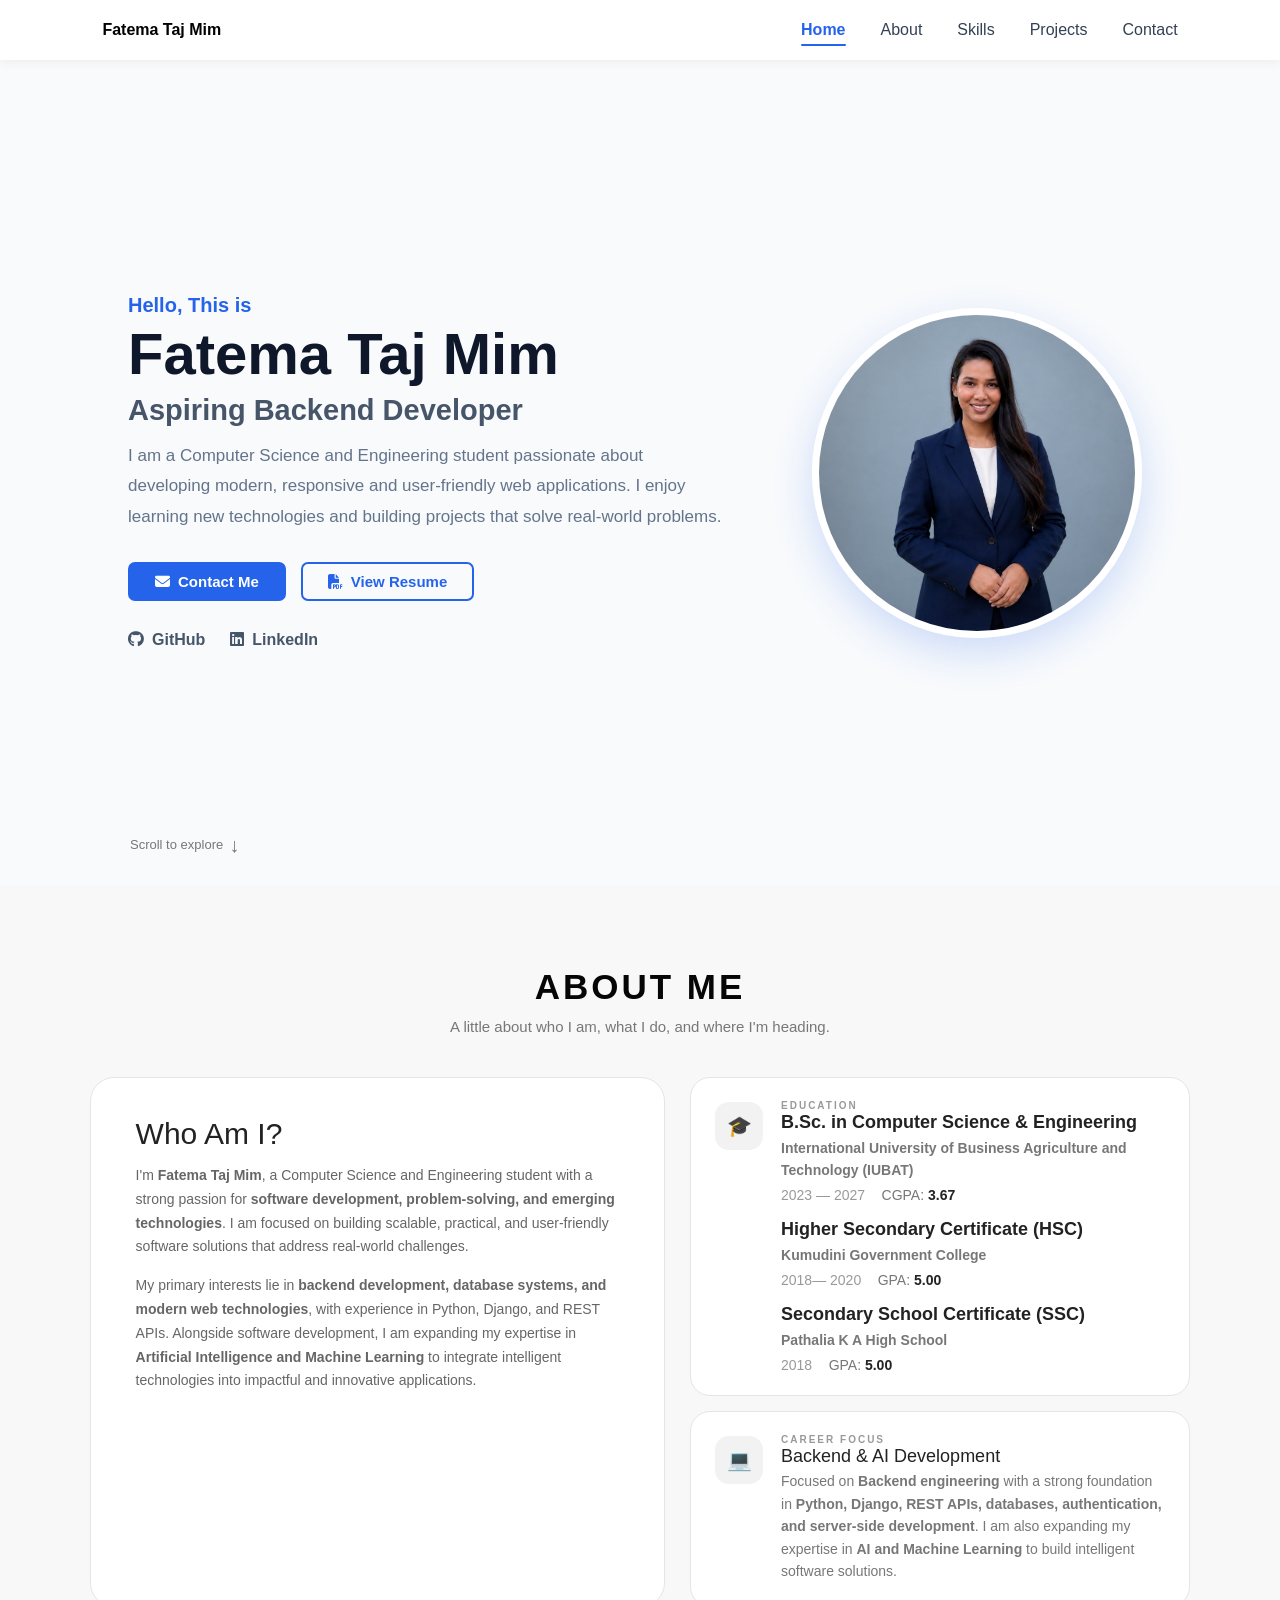
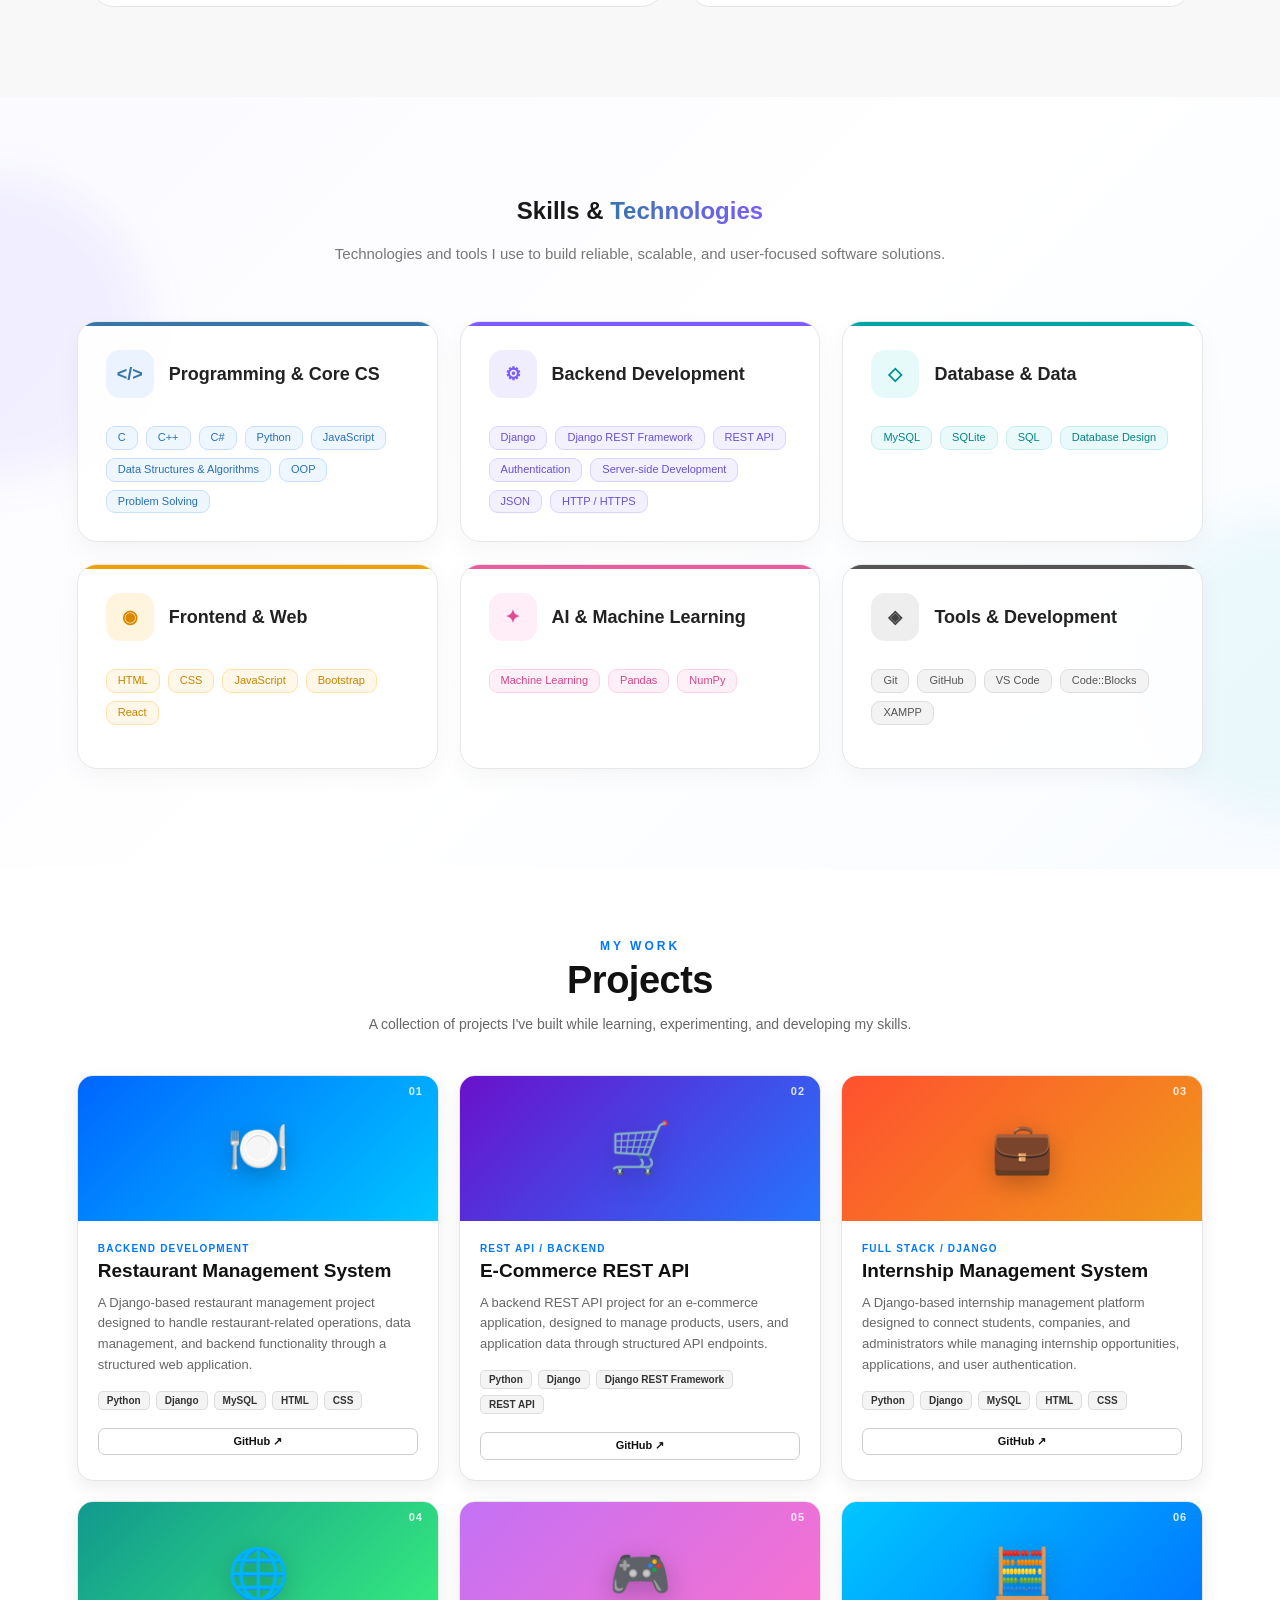
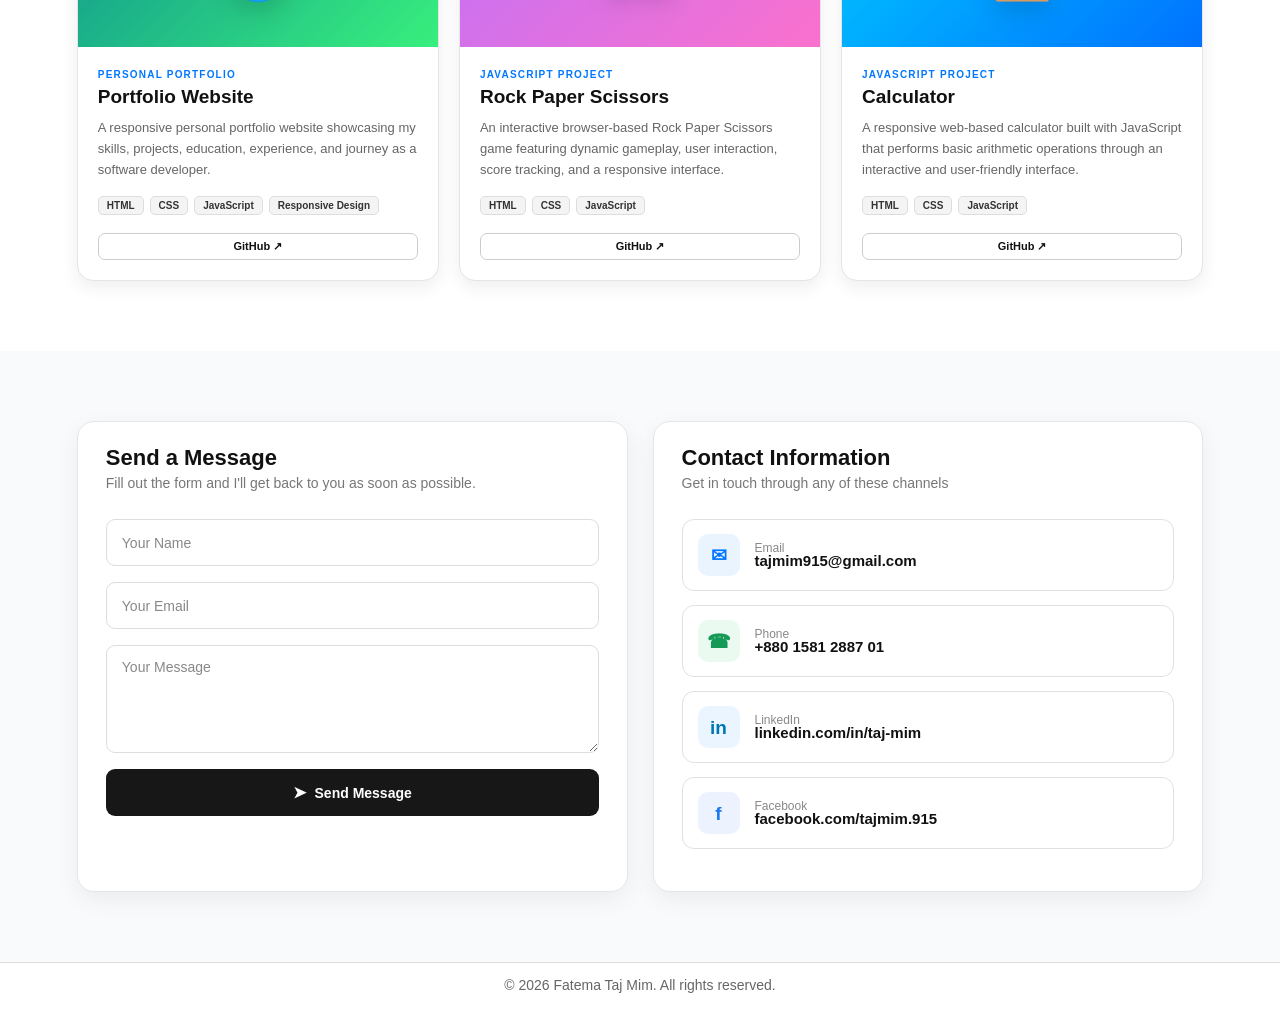
==== commit e3b62481: "Fix AJAX contact form and JavaScript" ====
--- a/index.html
+++ b/index.html
@@ -859,61 +859,69 @@
     <div class="contact-wrapper">
 
         <!-- LEFT: SEND MESSAGE -->
-        <div class="contact-card message-card">
-
-            <h2>Send a Message</h2>
-
-            <p class="contact-subtitle">
-                Fill out the form and I'll get back to you as soon as possible.
-            </p>
-
-           <form  class="contact-form" 
-                  action="https://formsubmit.co/tajmim915@gmail.com"
-                    method="POST">
-
-                <input
-                    type="text"
-                    name="name"
-                    placeholder="Your Name"
-                    required
-                >
-
-                <input
-                    type="email"
-                    name="email"
-                    placeholder="Your Email"
-                    required
-                >
-
-                <textarea
-                    name="message"
-                    placeholder="Your Message"
-                    rows="5"
-                    required
-                ></textarea>
-
-                <input
-                    type="hidden"
-                    name="_subject"
-                    value="New Portfolio Contact Message"
-                >
-
-                <input
-                    type="hidden"
-                    name="_captcha"
-                    value="true"
-                >
-
-
-                <button type="submit" class="send-message-btn">
-                    <span class="send-icon">➤</span>
-                    Send Message
-                </button>
-
-            </form>
-
-        </div>
-
+<div class="contact-card message-card">
+
+    <h2>Send a Message</h2>
+
+    <p class="contact-subtitle">
+        Fill out the form and I'll get back to you as soon as possible.
+    </p>
+
+    <form
+        id="contact-form"
+        class="contact-form"
+        action="https://formsubmit.co/ajax/tajmim915@gmail.com"
+        method="POST"
+    >
+
+        <input
+            type="text"
+            name="name"
+            placeholder="Your Name"
+            required
+        >
+
+        <input
+            type="email"
+            name="email"
+            placeholder="Your Email"
+            required
+        >
+
+        <textarea
+            name="message"
+            placeholder="Your Message"
+            rows="5"
+            required
+        ></textarea>
+
+        <input
+            type="hidden"
+            name="_subject"
+            value="New Portfolio Contact Message"
+        >
+
+        <input
+            type="hidden"
+            name="_captcha"
+            value="true"
+        >
+
+        <button
+            type="submit"
+            class="send-message-btn"
+            id="send-message-btn"
+        >
+            <span class="send-icon">➤</span>
+            <span class="button-text">Send Message</span>
+        </button>
+
+        <!-- Success/Error message -->
+        <p id="form-message" class="form-message"></p>
+
+    </form>
+
+</div>
 
         <!-- RIGHT: CONTACT INFORMATION -->
         <div class="contact-card information-card">
--- a/style.css
+++ b/style.css
@@ -44,7 +44,7 @@
 
     color: #000000;
 
-    font-size: 24px;
+    font-size: 16px;
     font-weight: 700;
 
     display: inline-block;
@@ -432,7 +432,7 @@
     display: inline-block;
     margin-bottom: 10px;
 
-    font-size: 20px;
+    font-size: 35px;
     letter-spacing: 3px;
     font-weight: 600;
     color: #060606;
@@ -1377,7 +1377,38 @@
     flex-direction: column;
     gap: 16px;
 }
-
+/* =========================================================
+   CONTACT FORM MESSAGE
+   ========================================================= */
+
+.form-message {
+    margin: 8px 0 0;
+    min-height: 21px;
+    text-align: center;
+    font-size: 14px;
+    font-weight: 600;
+    line-height: 1.5;
+}
+
+.form-message.success {
+    color: #159957;
+}
+
+.form-message.error {
+    color: #dc2626;
+}
+
+
+/* =========================================================
+   DISABLED SEND BUTTON
+   ========================================================= */
+
+.send-message-btn:disabled {
+    opacity: 0.7;
+    cursor: not-allowed;
+    transform: none;
+    box-shadow: none;
+}
 
 /* =========================================================
    FORM INPUTS
@@ -1662,7 +1693,6 @@
 .footer p {
     margin: 0;
 }
-
 /* =========================================================
    RESPONSIVE DESIGN
    Tablet → Mobile → Small Mobile
@@ -1677,6 +1707,10 @@
 @media (max-width: 1100px) {
 
     /* ---------- GENERAL ---------- */
+
+    body {
+        overflow-x: hidden;
+    }
 
     .container,
     .about-container,
@@ -1685,22 +1719,47 @@
         max-width: 920px;
     }
 
-
-    /* ---------- NAVIGATION ---------- */
+ .form-message {
+        font-size: 13px;
+        line-height: 1.5;
+        padding: 0 5px;
+    }
+    /* ---------- NAVBAR ---------- */
 
     .navbar {
-        padding: 18px 5%;
+        padding: 16px 5%;
+    }
+
+    .logo {
+        font-size: 20px;
+    }
+
+    .nav-links {
+        gap: 18px;
+    }
+
+    .nav-links a {
+        font-size: 14px;
     }
 
 
     /* ---------- HERO ---------- */
 
     .hero {
-        padding: 80px 5%;
+        padding: 75px 5%;
+        gap: 40px;
+    }
+
+    .intro {
+        max-width: 600px;
     }
 
     .hero h1 {
-        font-size: 52px;
+        font-size: 40px;
+    }
+
+    .hero h2 {
+        font-size: 32px;
     }
 
     .hero p {
@@ -1708,6 +1767,13 @@
         max-width: 650px;
     }
 
+    .image img {
+        width: 380px;
+        height: 380px;
+        object-fit: cover;
+        border-radius: 50%;
+    }
+
 
     /* ---------- ABOUT ---------- */
 
@@ -1774,7 +1840,6 @@
     .contact-card {
         padding: 25px;
     }
-
 }
 
 
@@ -1787,12 +1852,275 @@
 
     /* ---------- GENERAL ---------- */
 
+    html {
+        scroll-behavior: smooth;
+    }
+
     body {
         overflow-x: hidden;
-    }
-
-
-    /* ---------- SECTION HEADINGS ---------- */
+        width: 100%;
+    }
+
+
+    /* =====================================================
+       NAVIGATION
+       ===================================================== */
+
+    .navbar {
+        width: 100%;
+        box-sizing: border-box;
+        padding: 14px 20px;
+
+        display: flex;
+        align-items: center;
+        justify-content: space-between;
+
+        overflow: hidden;
+    }
+
+    .logo {
+        font-size: 13px;
+        line-height: 1.1;
+        white-space: nowrap;
+    }
+
+    .nav-links {
+        display: flex;
+        align-items: center;
+        gap: 13px;
+        flex-wrap: nowrap;
+    }
+
+    .nav-links a {
+        font-size: 12px;
+        white-space: nowrap;
+    }
+
+
+    /* =====================================================
+       HERO
+       ===================================================== */
+
+    .hero {
+        width: 100%;
+        box-sizing: border-box;
+
+        min-height: 0;
+
+        padding: 45px 6% 55px;
+
+        display: flex;
+        flex-direction: column;
+
+        align-items: center;
+
+        gap: 0;
+
+        text-align: center;
+    }
+
+
+    /* =====================================================
+       PROFILE IMAGE
+       Picture comes FIRST on mobile
+       ===================================================== */
+
+    .image {
+        order: 1;
+
+        width: 100%;
+
+        display: flex;
+        justify-content: center;
+        align-items: center;
+
+        margin-bottom: 55px;
+
+        position: relative;
+    }
+
+    .image img {
+        display: block;
+
+        width: 280px;
+        height: 280px;
+
+        max-width: 80vw;
+        max-height: 80vw;
+
+        object-fit: cover;
+
+        border-radius: 50%;
+
+        border: 8px solid #ffffff;
+
+        box-sizing: border-box;
+
+        box-shadow:
+            0 15px 35px rgba(0, 0, 0, 0.12);
+    }
+
+
+    /* =====================================================
+       INTRO
+       Comes AFTER picture
+       ===================================================== */
+
+    .intro {
+        order: 2;
+
+        width: 100%;
+        max-width: 680px;
+
+        display: flex;
+        flex-direction: column;
+        align-items: center;
+
+        text-align: center;
+    }
+
+
+    /* ---------- GREETING ---------- */
+
+    .greeting {
+        margin: 0 0 15px;
+
+        font-size: 22px;
+        line-height: 1.3;
+    }
+
+
+    /* ---------- NAME ---------- */
+
+    .hero h1 {
+        margin: 0 0 14px;
+
+        font-size: 30px;
+        line-height: 1.15;
+
+        word-break: normal;
+    }
+
+
+    /* ---------- TITLE ---------- */
+
+    .hero h2 {
+        margin: 0 0 24px;
+
+        font-size: 28px;
+        line-height: 1.25;
+
+        max-width: 100%;
+    }
+
+
+    /* ---------- DESCRIPTION ---------- */
+
+    .hero .description {
+        width: 100%;
+        max-width: 620px;
+
+        margin: 0 auto 30px;
+
+        font-size: 15px;
+        line-height: 1.7;
+
+        text-align: center;
+    }
+
+
+    /* =====================================================
+       HERO BUTTONS
+       ===================================================== */
+
+    .hero-buttons {
+        width: 100%;
+
+        display: flex;
+        justify-content: center;
+        align-items: center;
+
+        gap: 12px;
+
+        flex-wrap: wrap;
+
+        margin-bottom: 28px;
+    }
+
+    .hero-buttons .btn {
+        min-width: 190px;
+
+        padding: 13px 20px;
+
+        box-sizing: border-box;
+    }
+
+
+    /* =====================================================
+       SOCIAL LINKS
+       ===================================================== */
+
+    .social-links {
+        width: 100%;
+
+        display: flex;
+
+        justify-content: center;
+        align-items: center;
+
+        gap: 28px;
+
+        margin: 0 0 22px;
+
+        position: static;
+    }
+
+    .social-links a {
+        display: inline-flex;
+
+        align-items: center;
+
+        gap: 7px;
+
+        font-size: 15px;
+
+        text-decoration: none;
+    }
+
+
+    /* =====================================================
+       SCROLL TO EXPLORE
+       ===================================================== */
+
+    .scroll-explore {
+        position: static !important;
+
+        display: flex;
+
+        flex-direction: column;
+
+        align-items: center;
+        justify-content: center;
+
+        gap: 2px;
+
+        margin-top: 0;
+
+        text-decoration: none;
+
+        font-size: 13px;
+    }
+
+    .scroll-explore .arrow {
+        font-size: 22px;
+
+        line-height: 1;
+    }
+
+
+    /* =====================================================
+       SECTION HEADINGS
+       ===================================================== */
 
     .section-heading {
         margin-bottom: 35px;
@@ -1813,50 +2141,6 @@
     .projects-section .section-tag {
         font-size: 11px;
         letter-spacing: 2.5px;
-    }
-
-
-    /* =====================================================
-       NAVIGATION
-       ===================================================== */
-
-    .navbar {
-        padding: 15px 5%;
-    }
-
-    .nav-links {
-        gap: 18px;
-    }
-
-    .nav-links a {
-        font-size: 13px;
-    }
-
-
-    /* =====================================================
-       HERO
-       ===================================================== */
-
-    .hero {
-        min-height: 0;
-        padding: 75px 6% 65px;
-        text-align: center;
-    }
-
-    .hero h1 {
-        font-size: 42px;
-        line-height: 1.15;
-    }
-
-    .hero p {
-        font-size: 15px;
-        line-height: 1.7;
-    }
-
-    .hero-buttons {
-        justify-content: center;
-        flex-wrap: wrap;
-        gap: 10px;
     }
 
 
@@ -2063,7 +2347,12 @@
         padding: 10px 12px;
         margin-bottom: 10px;
     }
-
+.form-message {
+        margin-top: 7px;
+        font-size: 13px;
+        line-height: 1.5;
+        padding: 0 4px;
+    }
     .info-icon {
         width: 40px;
         height: 40px;
@@ -2088,7 +2377,6 @@
         padding: 17px 15px;
         font-size: 13px;
     }
-
 }
 
 
@@ -2099,7 +2387,144 @@
 
 @media (max-width: 480px) {
 
-    /* ---------- SECTION ---------- */
+    /* =====================================================
+       NAVBAR
+       ===================================================== */
+
+    .navbar {
+        padding: 12px 15px;
+    }
+
+    .logo {
+        font-size: 12px;
+    }
+
+    .nav-links {
+        gap: 9px;
+    }
+
+    .nav-links a {
+        font-size: 10px;
+    }
+
+
+    /* =====================================================
+       HERO
+       ===================================================== */
+
+    .hero {
+        padding: 35px 5% 45px;
+    }
+
+
+    /* ---------- ROUND PROFILE IMAGE ---------- */
+
+    .image {
+        margin-bottom: 42px;
+    }
+
+    .image img {
+        width: 240px;
+        height: 240px;
+
+        max-width: 75vw;
+        max-height: 75vw;
+
+        border-radius: 50%;
+
+        border-width: 7px;
+    }
+
+
+    /* ---------- INTRO ---------- */
+
+    .greeting {
+        font-size: 19px;
+
+        margin-bottom: 12px;
+    }
+
+    .hero h1 {
+        font-size: 34px;
+
+        line-height: 1.15;
+
+        margin-bottom: 12px;
+    }
+
+    .hero h2 {
+        font-size: 24px;
+
+        line-height: 1.3;
+
+        margin-bottom: 20px;
+    }
+
+    .hero .description {
+        font-size: 13px;
+
+        line-height: 1.7;
+
+        margin-bottom: 25px;
+    }
+
+
+    /* =====================================================
+       BUTTONS
+       ===================================================== */
+
+    .hero-buttons {
+        width: 100%;
+
+        flex-direction: column;
+
+        gap: 10px;
+
+        margin-bottom: 25px;
+    }
+
+    .hero-buttons .btn {
+        width: 100%;
+
+        min-width: 0;
+
+        padding: 12px 15px;
+
+        font-size: 14px;
+    }
+
+
+    /* =====================================================
+       SOCIAL LINKS
+       ===================================================== */
+
+    .social-links {
+        gap: 20px;
+
+        margin-bottom: 18px;
+    }
+
+    .social-links a {
+        font-size: 14px;
+    }
+
+
+    /* =====================================================
+       SCROLL
+       ===================================================== */
+
+    .scroll-explore {
+        font-size: 12px;
+    }
+
+    .scroll-explore .arrow {
+        font-size: 20px;
+    }
+
+
+    /* =====================================================
+       SECTION HEADINGS
+       ===================================================== */
 
     .section-heading {
         margin-bottom: 28px;
@@ -2114,57 +2539,6 @@
     .projects-section .section-heading p {
         font-size: 13px;
         line-height: 1.6;
-    }
-
-
-    /* =====================================================
-       NAVIGATION
-       ===================================================== */
-
-    .navbar {
-        padding: 13px 4%;
-    }
-
-    .logo {
-        font-size: 19px;
-    }
-
-    .nav-links {
-        gap: 10px;
-    }
-
-    .nav-links a {
-        font-size: 11px;
-    }
-
-
-    /* =====================================================
-       HERO
-       ===================================================== */
-
-    .hero {
-        padding: 60px 5% 50px;
-    }
-
-    .hero h1 {
-        font-size: 34px;
-    }
-
-    .hero p {
-        font-size: 13px;
-        line-height: 1.65;
-    }
-
-    .hero-buttons {
-        width: 100%;
-        flex-direction: column;
-        align-items: stretch;
-    }
-
-    .hero-buttons a {
-        width: 100%;
-        box-sizing: border-box;
-        text-align: center;
     }
 
 
@@ -2347,7 +2721,13 @@
         padding: 8px 10px;
         gap: 10px;
     }
-
+.form-message {
+        margin-top: 6px;
+        min-height: 20px;
+        font-size: 12px;
+        line-height: 1.5;
+        padding: 0 2px;
+    }
     .info-icon {
         width: 36px;
         height: 36px;
@@ -2375,38 +2755,86 @@
         padding: 15px 10px;
         font-size: 12px;
     }
-
 }
 
 
 /* =========================================================
-   EXTRA SMALL DEVICES
-   Below 360px
+   EXTRA SMALL MOBILE
+   BELOW 360px
    ========================================================= */
 
 @media (max-width: 360px) {
 
+    /* ---------- NAVBAR ---------- */
+
     .navbar {
-        padding: 12px 3%;
+        padding: 11px 10px;
     }
 
     .logo {
+        font-size: 13px;
+    }
+
+    .nav-links {
+        gap: 6px;
+    }
+
+    .nav-links a {
+        font-size: 9px;
+    }
+
+
+    /* ---------- HERO ---------- */
+
+    .hero {
+        padding: 30px 4% 40px;
+    }
+
+    .image {
+        margin-bottom: 35px;
+    }
+
+    .image img {
+        width: 210px;
+        height: 210px;
+
+        max-width: 70vw;
+        max-height: 70vw;
+
+        border-radius: 50%;
+
+        border-width: 6px;
+    }
+
+    .greeting {
         font-size: 17px;
     }
-
-    .nav-links {
-        gap: 7px;
-    }
-
-    .nav-links a {
-        font-size: 10px;
-    }
-
 
     .hero h1 {
         font-size: 30px;
     }
 
+    .hero h2 {
+        font-size: 21px;
+    }
+
+    .hero .description {
+        font-size: 12px;
+    }
+
+
+    /* ---------- SOCIAL ---------- */
+
+    .social-links {
+        gap: 15px;
+    }
+
+    .social-links a {
+        font-size: 13px;
+    }
+
+
+    /* ---------- SECTIONS ---------- */
 
     .projects-section,
     .about-section,
@@ -2417,6 +2845,8 @@
     }
 
 
+    /* ---------- PROJECT ---------- */
+
     .project-content {
         padding: 15px;
     }
@@ -2430,12 +2860,17 @@
     }
 
 
+    /* ---------- CONTACT ---------- */
+
     .contact-card {
         padding: 15px;
     }
+.form-message {
+        font-size: 11px;
+        line-height: 1.5;
+    }
 
     .info-text strong {
         font-size: 12px;
     }
-
 }
